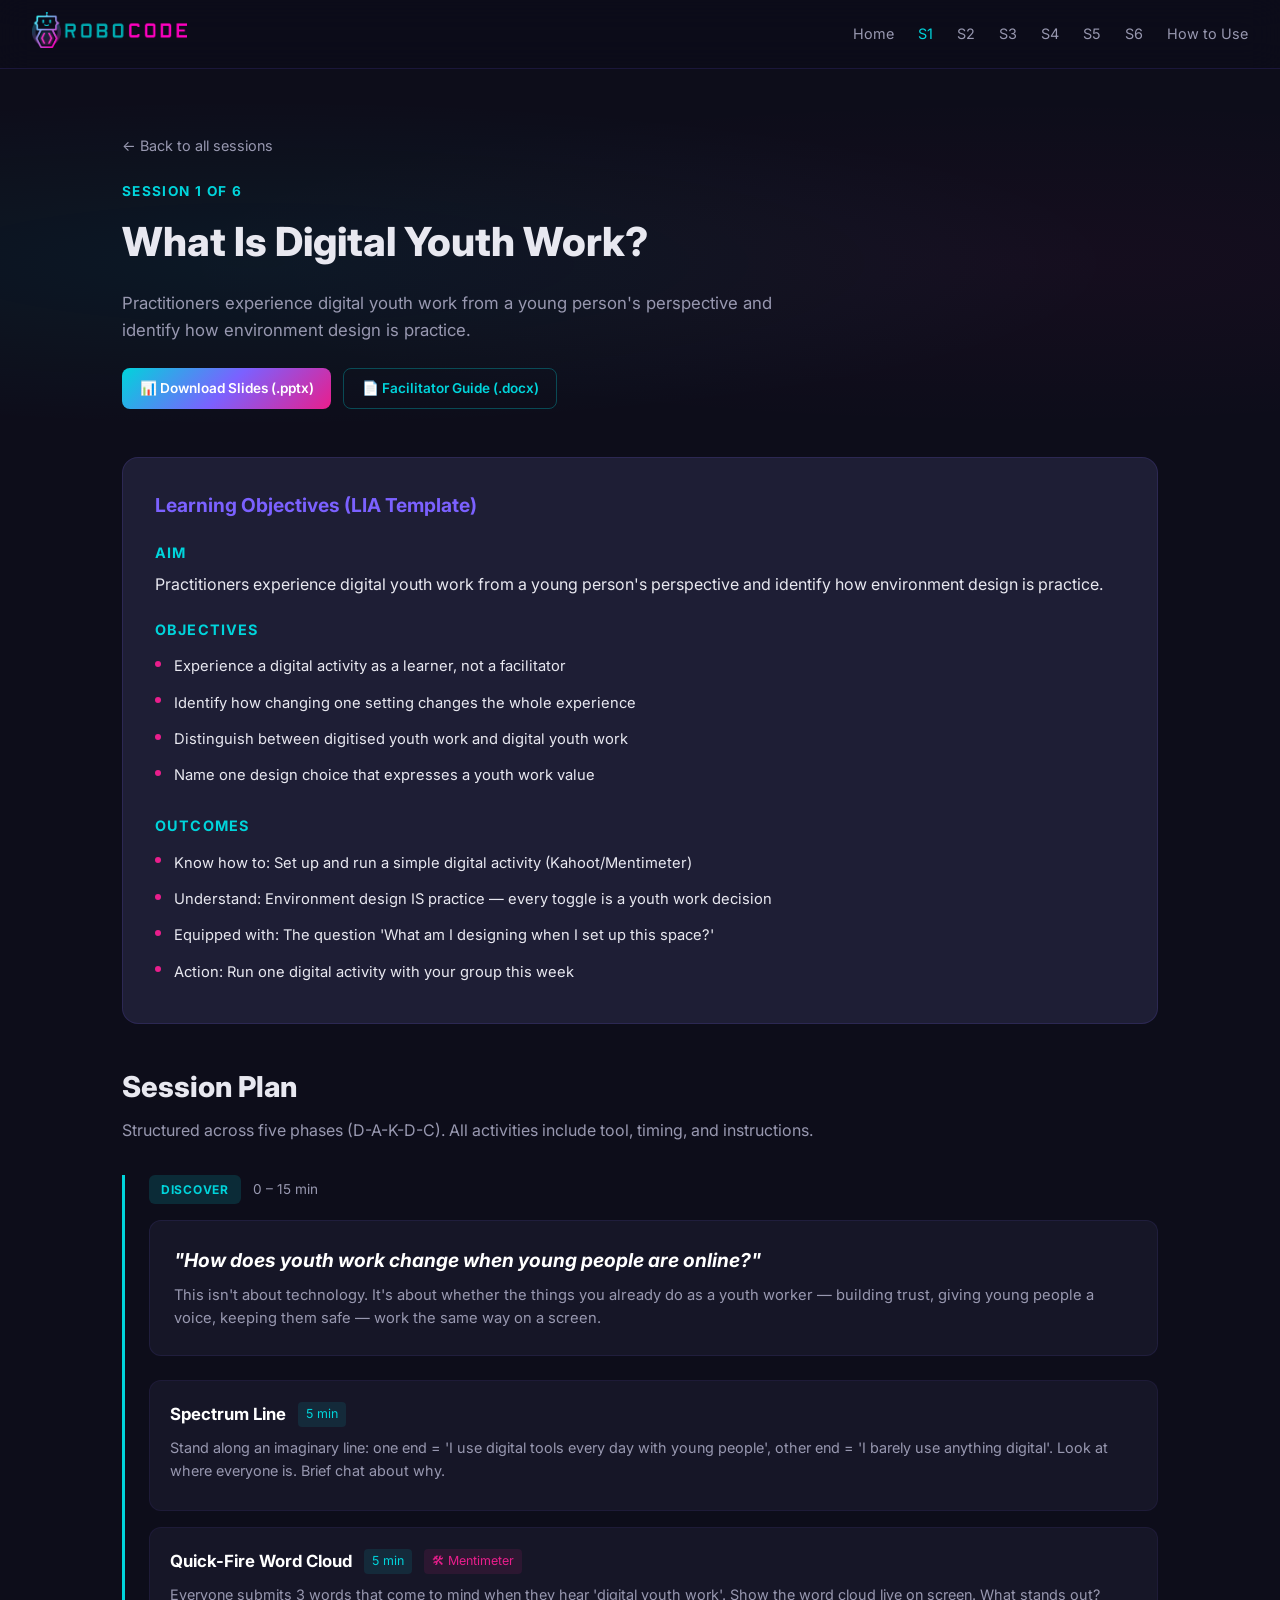
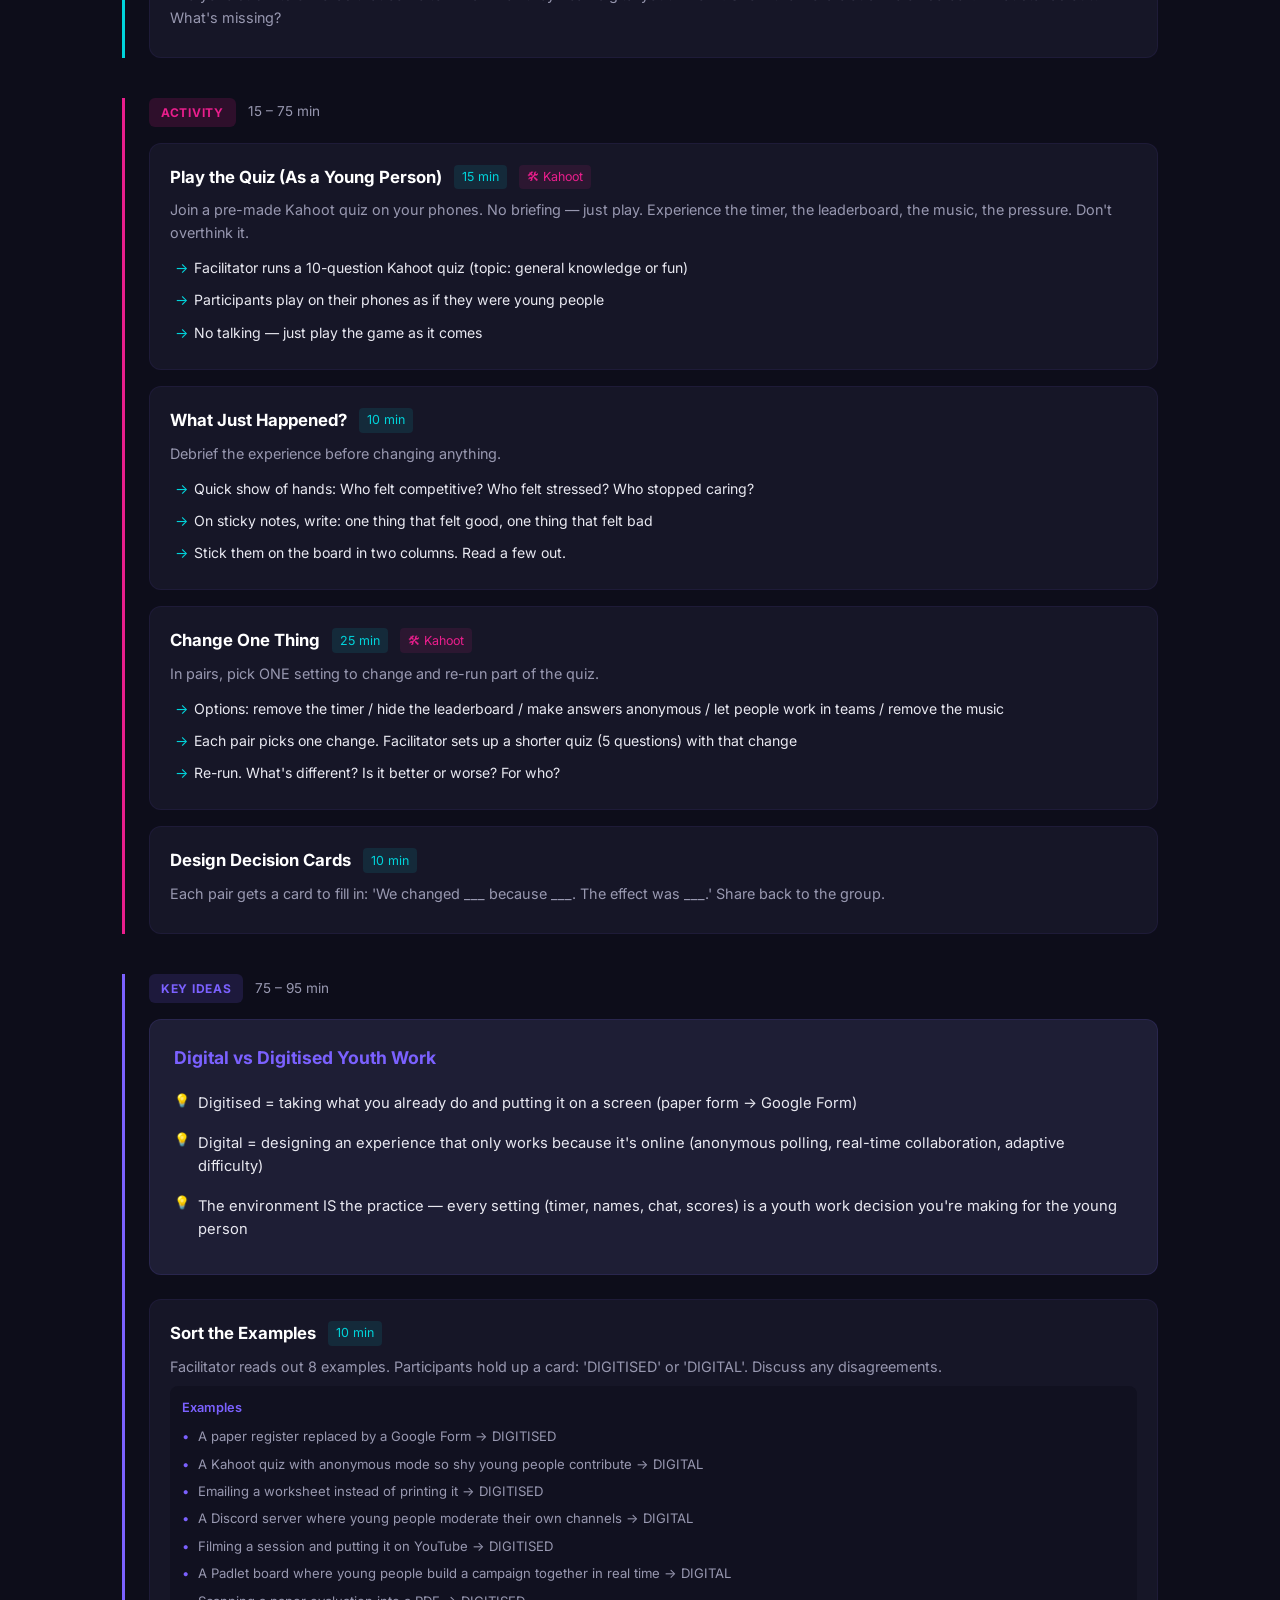
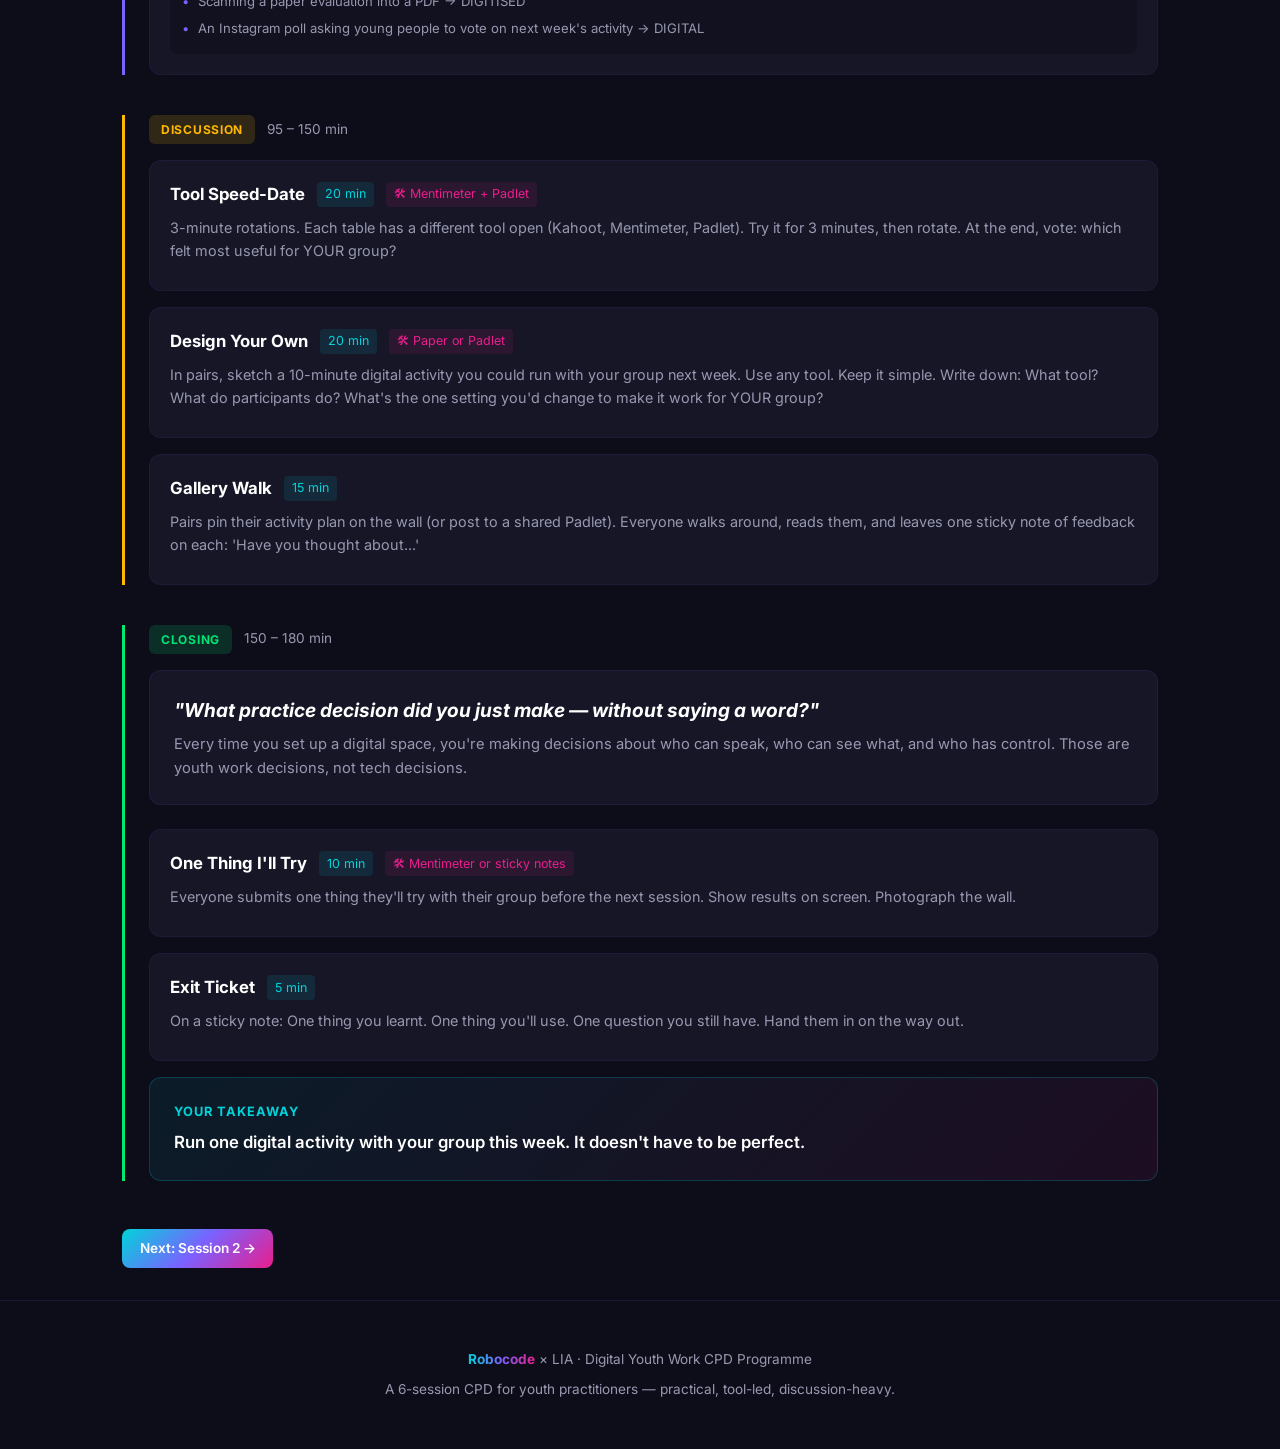
==== session1.html @ b51c150d "Initial commit: Robocode CPD site v2 6 session pages with full plans, LIA templates, 73 activities t" ====
<!DOCTYPE html>
<html lang="en">
<head>
<meta charset="UTF-8">
<meta name="viewport" content="width=device-width, initial-scale=1.0">
<title>Session 1: What Is Digital Youth Work? — Robocode CPD</title>
<link rel="preconnect" href="https://fonts.googleapis.com">
<link rel="preconnect" href="https://fonts.gstatic.com" crossorigin>
<link href="https://fonts.googleapis.com/css2?family=Inter:wght@400;600;700;800&display=swap" rel="stylesheet">
<link rel="stylesheet" href="style.css">
<link rel="icon" href="assets/img/mascot.png">
</head>
<body>
<nav>
  <a href="index.html"><img src="assets/img/logo.png" alt="Robocode" class="logo"></a>
  <div class="nav-links">
      <a href="index.html">Home</a>
      <a href="session1.html" class="active">S1</a>
      <a href="session2.html" class="hide-mobile">S2</a>
      <a href="session3.html" class="hide-mobile">S3</a>
      <a href="session4.html" class="hide-mobile">S4</a>
      <a href="session5.html" class="hide-mobile">S5</a>
      <a href="session6.html" class="hide-mobile">S6</a>
      <a href="how-to-use.html">How to Use</a>
  </div>
</nav>

<section class="session-hero">
  <div class="container">
    <a href="index.html" class="back-link">← Back to all sessions</a>
    <div class="session-num">Session 1 of 6</div>
    <h1>What Is Digital Youth Work?</h1>
    <p class="aim">Practitioners experience digital youth work from a young person&#x27;s perspective and identify how environment design is practice.</p>
    <div class="download-bar">
      <a href="assets/downloads/Session 1 - What Is Digital Youth Work%3F.pptx" class="btn btn-primary" download>📊 Download Slides (.pptx)</a>
      <a href="assets/downloads/Session 1 - What Is Digital Youth Work%3F (Facilitator Guide).docx" class="btn btn-outline" download>📄 Facilitator Guide (.docx)</a>
    </div>
  </div>
</section>

<div class="container">

  <div class="lia-box">
    <h2>Learning Objectives (LIA Template)</h2>
    <h3>Aim</h3>
    <p>Practitioners experience digital youth work from a young person&#x27;s perspective and identify how environment design is practice.</p>
    <h3>Objectives</h3>
    <ul><li>Experience a digital activity as a learner, not a facilitator</li><li>Identify how changing one setting changes the whole experience</li><li>Distinguish between digitised youth work and digital youth work</li><li>Name one design choice that expresses a youth work value</li></ul>
    <h3>Outcomes</h3>
    <ul><li>Know how to: Set up and run a simple digital activity (Kahoot/Mentimeter)</li><li>Understand: Environment design IS practice — every toggle is a youth work decision</li><li>Equipped with: The question &#x27;What am I designing when I set up this space?&#x27;</li><li>Action: Run one digital activity with your group this week</li></ul>
  </div>

  <h2 class="section-heading">Session Plan</h2>
  <p class="section-sub">Structured across five phases (D-A-K-D-C). All activities include tool, timing, and instructions.</p>

  <div class="phase-block discover">
<div class="phase-header"><span class="phase-badge discover">DISCOVER</span><span class="phase-time">0 – 15 min</span></div>
<div class="question-block">
<p class="question">"How does youth work change when young people are online?"</p>
<p class="explanation">This isn&#x27;t about technology. It&#x27;s about whether the things you already do as a youth worker — building trust, giving young people a voice, keeping them safe — work the same way on a screen.</p>
</div>
<div class="activity-card">
<div class="act-header"><span class="act-name">Spectrum Line</span><span class="act-time">5 min</span></div>
<p class="act-desc">Stand along an imaginary line: one end = &#x27;I use digital tools every day with young people&#x27;, other end = &#x27;I barely use anything digital&#x27;. Look at where everyone is. Brief chat about why.</p>
</div>
<div class="activity-card">
<div class="act-header"><span class="act-name">Quick-Fire Word Cloud</span><span class="act-time">5 min</span><span class="act-tool">🛠 Mentimeter</span></div>
<p class="act-desc">Everyone submits 3 words that come to mind when they hear &#x27;digital youth work&#x27;. Show the word cloud live on screen. What stands out? What&#x27;s missing?</p>
</div>
</div>

<div class="phase-block activity">
<div class="phase-header"><span class="phase-badge activity">ACTIVITY</span><span class="phase-time">15 – 75 min</span></div>
<div class="activity-card">
<div class="act-header"><span class="act-name">Play the Quiz (As a Young Person)</span><span class="act-time">15 min</span><span class="act-tool">🛠 Kahoot</span></div>
<p class="act-desc">Join a pre-made Kahoot quiz on your phones. No briefing — just play. Experience the timer, the leaderboard, the music, the pressure. Don&#x27;t overthink it.</p>
<ul class="act-steps"><li>Facilitator runs a 10-question Kahoot quiz (topic: general knowledge or fun)</li><li>Participants play on their phones as if they were young people</li><li>No talking — just play the game as it comes</li></ul>
</div>
<div class="activity-card">
<div class="act-header"><span class="act-name">What Just Happened?</span><span class="act-time">10 min</span></div>
<p class="act-desc">Debrief the experience before changing anything.</p>
<ul class="act-steps"><li>Quick show of hands: Who felt competitive? Who felt stressed? Who stopped caring?</li><li>On sticky notes, write: one thing that felt good, one thing that felt bad</li><li>Stick them on the board in two columns. Read a few out.</li></ul>
</div>
<div class="activity-card">
<div class="act-header"><span class="act-name">Change One Thing</span><span class="act-time">25 min</span><span class="act-tool">🛠 Kahoot</span></div>
<p class="act-desc">In pairs, pick ONE setting to change and re-run part of the quiz.</p>
<ul class="act-steps"><li>Options: remove the timer / hide the leaderboard / make answers anonymous / let people work in teams / remove the music</li><li>Each pair picks one change. Facilitator sets up a shorter quiz (5 questions) with that change</li><li>Re-run. What&#x27;s different? Is it better or worse? For who?</li></ul>
</div>
<div class="activity-card">
<div class="act-header"><span class="act-name">Design Decision Cards</span><span class="act-time">10 min</span></div>
<p class="act-desc">Each pair gets a card to fill in: &#x27;We changed ___ because ___. The effect was ___.&#x27; Share back to the group.</p>
</div>
</div>

<div class="phase-block key-ideas">
<div class="phase-header"><span class="phase-badge key-ideas">KEY IDEAS</span><span class="phase-time">75 – 95 min</span></div>
<div class="key-ideas-box">
<h3>Digital vs Digitised Youth Work</h3>
<ul><li>Digitised = taking what you already do and putting it on a screen (paper form → Google Form)</li><li>Digital = designing an experience that only works because it&#x27;s online (anonymous polling, real-time collaboration, adaptive difficulty)</li><li>The environment IS the practice — every setting (timer, names, chat, scores) is a youth work decision you&#x27;re making for the young person</li></ul>
</div>
<div class="activity-card">
<div class="act-header"><span class="act-name">Sort the Examples</span><span class="act-time">10 min</span></div>
<p class="act-desc">Facilitator reads out 8 examples. Participants hold up a card: &#x27;DIGITISED&#x27; or &#x27;DIGITAL&#x27;. Discuss any disagreements.</p>
<div class="act-examples"><p>Examples</p><ul><li>A paper register replaced by a Google Form → DIGITISED</li><li>A Kahoot quiz with anonymous mode so shy young people contribute → DIGITAL</li><li>Emailing a worksheet instead of printing it → DIGITISED</li><li>A Discord server where young people moderate their own channels → DIGITAL</li><li>Filming a session and putting it on YouTube → DIGITISED</li><li>A Padlet board where young people build a campaign together in real time → DIGITAL</li><li>Scanning a paper evaluation into a PDF → DIGITISED</li><li>An Instagram poll asking young people to vote on next week&#x27;s activity → DIGITAL</li></ul></div>
</div>
</div>

<div class="phase-block discussion">
<div class="phase-header"><span class="phase-badge discussion">DISCUSSION</span><span class="phase-time">95 – 150 min</span></div>
<div class="activity-card">
<div class="act-header"><span class="act-name">Tool Speed-Date</span><span class="act-time">20 min</span><span class="act-tool">🛠 Mentimeter + Padlet</span></div>
<p class="act-desc">3-minute rotations. Each table has a different tool open (Kahoot, Mentimeter, Padlet). Try it for 3 minutes, then rotate. At the end, vote: which felt most useful for YOUR group?</p>
</div>
<div class="activity-card">
<div class="act-header"><span class="act-name">Design Your Own</span><span class="act-time">20 min</span><span class="act-tool">🛠 Paper or Padlet</span></div>
<p class="act-desc">In pairs, sketch a 10-minute digital activity you could run with your group next week. Use any tool. Keep it simple. Write down: What tool? What do participants do? What&#x27;s the one setting you&#x27;d change to make it work for YOUR group?</p>
</div>
<div class="activity-card">
<div class="act-header"><span class="act-name">Gallery Walk</span><span class="act-time">15 min</span></div>
<p class="act-desc">Pairs pin their activity plan on the wall (or post to a shared Padlet). Everyone walks around, reads them, and leaves one sticky note of feedback on each: &#x27;Have you thought about...&#x27;</p>
</div>
</div>

<div class="phase-block closing">
<div class="phase-header"><span class="phase-badge closing">CLOSING</span><span class="phase-time">150 – 180 min</span></div>
<div class="question-block">
<p class="question">"What practice decision did you just make — without saying a word?"</p>
<p class="explanation">Every time you set up a digital space, you&#x27;re making decisions about who can speak, who can see what, and who has control. Those are youth work decisions, not tech decisions.</p>
</div>
<div class="activity-card">
<div class="act-header"><span class="act-name">One Thing I&#x27;ll Try</span><span class="act-time">10 min</span><span class="act-tool">🛠 Mentimeter or sticky notes</span></div>
<p class="act-desc">Everyone submits one thing they&#x27;ll try with their group before the next session. Show results on screen. Photograph the wall.</p>
</div>
<div class="activity-card">
<div class="act-header"><span class="act-name">Exit Ticket</span><span class="act-time">5 min</span></div>
<p class="act-desc">On a sticky note: One thing you learnt. One thing you&#x27;ll use. One question you still have. Hand them in on the way out.</p>
</div>
<div class="takeaway-box"><div class="label">Your Takeaway</div><div class="text">Run one digital activity with your group this week. It doesn&#x27;t have to be perfect.</div></div>
</div>

  <div style="display: flex; justify-content: space-between; gap: 1rem; margin: 3rem 0 2rem; flex-wrap: wrap;">
    
    <a href="session2.html" class="btn btn-primary">Next: Session 2 →</a>
  </div>
</div>

<footer>
  <p><span class="grad">Robocode</span> × LIA · Digital Youth Work CPD Programme</p>
  <p style="margin-top: 0.5rem;">A 6-session CPD for youth practitioners — practical, tool-led, discussion-heavy.</p>
</footer>
</body>
</html>
---- style.css ----
/* ============================
   Robocode CPD Site — v2
   Brand: Cyan #00D4DB → Purple #7B61FF → Magenta #E91E8C
   ============================ */

:root {
  --cyan: #00D4DB;
  --purple: #7B61FF;
  --magenta: #E91E8C;
  --dark: #0D0D1A;
  --dark-card: #161627;
  --dark-surface: #1E1E35;
  --light-text: #E8E8F0;
  --muted: #9898B0;
  --gradient: linear-gradient(135deg, var(--cyan), var(--purple), var(--magenta));
  --gradient-h: linear-gradient(90deg, var(--cyan), var(--purple), var(--magenta));
}

* { margin: 0; padding: 0; box-sizing: border-box; }

body {
  font-family: 'Inter', -apple-system, BlinkMacSystemFont, 'Segoe UI', sans-serif;
  background: var(--dark);
  color: var(--light-text);
  line-height: 1.6;
  min-height: 100vh;
}

a { color: var(--cyan); text-decoration: none; transition: color 0.2s; }
a:hover { color: var(--magenta); }

/* ── Nav ── */
nav {
  position: sticky; top: 0; z-index: 100;
  background: rgba(13, 13, 26, 0.92);
  backdrop-filter: blur(16px);
  border-bottom: 1px solid rgba(123, 97, 255, 0.15);
  padding: 0.75rem 2rem;
  display: flex; align-items: center; justify-content: space-between;
}
nav .logo { height: 36px; }
nav .nav-links { display: flex; gap: 1.5rem; align-items: center; }
nav .nav-links a {
  font-size: 0.9rem; color: var(--muted);
  transition: color 0.2s;
}
nav .nav-links a:hover, nav .nav-links a.active { color: var(--cyan); }

/* ── Hero ── */
.hero {
  text-align: center;
  padding: 5rem 2rem 4rem;
  position: relative;
  overflow: hidden;
}
.hero::before {
  content: '';
  position: absolute; top: -50%; left: -50%; width: 200%; height: 200%;
  background: radial-gradient(ellipse at 30% 20%, rgba(0, 212, 219, 0.08) 0%, transparent 50%),
              radial-gradient(ellipse at 70% 80%, rgba(233, 30, 140, 0.06) 0%, transparent 50%);
  z-index: 0;
}
.hero > * { position: relative; z-index: 1; }
.hero .mascot { height: 100px; margin-bottom: 1.5rem; filter: drop-shadow(0 0 30px rgba(0, 212, 219, 0.3)); }
.hero h1 { font-size: 3rem; font-weight: 800; margin-bottom: 0.5rem; }
.hero h1 .grad {
  background: var(--gradient-h);
  -webkit-background-clip: text; -webkit-text-fill-color: transparent;
  background-clip: text;
}
.hero .subtitle {
  font-size: 1.15rem; color: var(--muted); max-width: 600px; margin: 0 auto 2rem;
}
.hero .badge {
  display: inline-block;
  padding: 0.4rem 1rem; border-radius: 99px;
  background: rgba(123, 97, 255, 0.15);
  border: 1px solid rgba(123, 97, 255, 0.3);
  color: var(--purple); font-size: 0.85rem; font-weight: 600;
}

/* ── Container ── */
.container { max-width: 1100px; margin: 0 auto; padding: 0 2rem; }

/* ── Session Cards Grid ── */
.sessions-grid {
  display: grid; grid-template-columns: repeat(auto-fill, minmax(320px, 1fr));
  gap: 1.5rem; padding: 2rem 0 4rem;
}
.session-card {
  background: var(--dark-card);
  border: 1px solid rgba(123, 97, 255, 0.12);
  border-radius: 16px;
  padding: 1.75rem;
  transition: transform 0.2s, border-color 0.3s, box-shadow 0.3s;
  display: flex; flex-direction: column;
}
.session-card:hover {
  transform: translateY(-4px);
  border-color: rgba(0, 212, 219, 0.4);
  box-shadow: 0 12px 40px rgba(0, 212, 219, 0.08);
}
.session-card .card-num {
  font-size: 0.75rem; font-weight: 700; text-transform: uppercase;
  letter-spacing: 0.1em; color: var(--cyan); margin-bottom: 0.5rem;
}
.session-card h3 { font-size: 1.3rem; font-weight: 700; margin-bottom: 0.75rem; color: #fff; }
.session-card .card-desc { color: var(--muted); font-size: 0.9rem; flex: 1; margin-bottom: 1.25rem; }
.session-card .card-meta {
  display: flex; gap: 0.5rem; flex-wrap: wrap; margin-bottom: 1rem;
}
.session-card .card-meta .tag {
  padding: 0.2rem 0.6rem; border-radius: 6px; font-size: 0.75rem; font-weight: 600;
  background: rgba(233, 30, 140, 0.12); color: var(--magenta);
}
.session-card .card-actions { display: flex; gap: 0.75rem; margin-top: auto; }
.btn {
  display: inline-flex; align-items: center; gap: 0.4rem;
  padding: 0.55rem 1.1rem; border-radius: 8px; font-size: 0.85rem; font-weight: 600;
  transition: all 0.2s; cursor: pointer; border: none;
}
.btn-primary {
  background: var(--gradient); color: #fff;
}
.btn-primary:hover { opacity: 0.9; color: #fff; transform: translateY(-1px); }
.btn-outline {
  background: transparent; color: var(--cyan);
  border: 1px solid rgba(0, 212, 219, 0.3);
}
.btn-outline:hover { background: rgba(0, 212, 219, 0.1); color: var(--cyan); }
.btn-sm { padding: 0.4rem 0.8rem; font-size: 0.8rem; }

/* ── Section Headings ── */
.section-heading {
  font-size: 1.8rem; font-weight: 800; margin-bottom: 0.5rem;
}
.section-sub { color: var(--muted); font-size: 1rem; margin-bottom: 2rem; }

/* ── Session Page ── */
.session-hero {
  padding: 4rem 2rem 3rem;
  position: relative; overflow: hidden;
}
.session-hero::before {
  content: '';
  position: absolute; top: 0; left: 0; width: 100%; height: 100%;
  background: radial-gradient(ellipse at 20% 50%, rgba(0, 212, 219, 0.06) 0%, transparent 60%),
              radial-gradient(ellipse at 80% 50%, rgba(233, 30, 140, 0.04) 0%, transparent 60%);
  z-index: 0;
}
.session-hero > * { position: relative; z-index: 1; }
.session-hero .back-link {
  display: inline-flex; align-items: center; gap: 0.3rem;
  color: var(--muted); font-size: 0.9rem; margin-bottom: 1.5rem;
}
.session-hero .back-link:hover { color: var(--cyan); }
.session-hero .session-num {
  font-size: 0.85rem; font-weight: 700; text-transform: uppercase;
  letter-spacing: 0.1em; color: var(--cyan); margin-bottom: 0.5rem;
}
.session-hero h1 { font-size: 2.5rem; font-weight: 800; margin-bottom: 1rem; }
.session-hero .aim {
  font-size: 1.05rem; color: var(--muted); max-width: 700px; margin-bottom: 1.5rem;
}
.download-bar {
  display: flex; gap: 0.75rem; flex-wrap: wrap; margin-top: 1rem;
}

/* ── LIA Box ── */
.lia-box {
  background: var(--dark-surface);
  border: 1px solid rgba(123, 97, 255, 0.15);
  border-radius: 16px; padding: 2rem; margin-bottom: 2.5rem;
}
.lia-box h2 {
  font-size: 1.2rem; font-weight: 700; margin-bottom: 1.25rem;
  color: var(--purple);
}
.lia-box h3 {
  font-size: 0.9rem; font-weight: 700; text-transform: uppercase;
  letter-spacing: 0.08em; color: var(--cyan); margin-top: 1.25rem; margin-bottom: 0.5rem;
}
.lia-box ul { list-style: none; padding: 0; }
.lia-box li {
  padding: 0.4rem 0; padding-left: 1.2rem; position: relative;
  color: var(--light-text); font-size: 0.92rem;
}
.lia-box li::before {
  content: ''; position: absolute; left: 0; top: 0.75rem;
  width: 6px; height: 6px; border-radius: 50%;
  background: var(--magenta);
}

/* ── Phase Block ── */
.phase-block {
  margin-bottom: 2.5rem;
  border-left: 3px solid transparent;
  padding-left: 1.5rem;
}
.phase-block.discover { border-color: var(--cyan); }
.phase-block.activity { border-color: var(--magenta); }
.phase-block.key-ideas { border-color: var(--purple); }
.phase-block.discussion { border-color: #FFB800; }
.phase-block.closing { border-color: #00E676; }

.phase-header {
  display: flex; align-items: center; gap: 0.75rem; margin-bottom: 1rem;
}
.phase-badge {
  padding: 0.3rem 0.75rem; border-radius: 6px;
  font-size: 0.75rem; font-weight: 700; text-transform: uppercase;
  letter-spacing: 0.06em;
}
.phase-badge.discover { background: rgba(0, 212, 219, 0.15); color: var(--cyan); }
.phase-badge.activity { background: rgba(233, 30, 140, 0.15); color: var(--magenta); }
.phase-badge.key-ideas { background: rgba(123, 97, 255, 0.15); color: var(--purple); }
.phase-badge.discussion { background: rgba(255, 184, 0, 0.15); color: #FFB800; }
.phase-badge.closing { background: rgba(0, 230, 118, 0.15); color: #00E676; }
.phase-time { font-size: 0.85rem; color: var(--muted); }

/* ── Question Block ── */
.question-block {
  background: var(--dark-card);
  border-radius: 12px; padding: 1.5rem; margin-bottom: 1.5rem;
  border: 1px solid rgba(123, 97, 255, 0.1);
}
.question-block .question {
  font-size: 1.2rem; font-weight: 700; color: #fff; margin-bottom: 0.5rem;
  font-style: italic;
}
.question-block .explanation { color: var(--muted); font-size: 0.92rem; }

/* ── Key Ideas ── */
.key-ideas-box {
  background: var(--dark-surface);
  border-radius: 12px; padding: 1.5rem; margin-bottom: 1.5rem;
  border: 1px solid rgba(123, 97, 255, 0.12);
}
.key-ideas-box h3 { font-size: 1.1rem; font-weight: 700; color: var(--purple); margin-bottom: 0.75rem; }
.key-ideas-box ul { list-style: none; padding: 0; }
.key-ideas-box li {
  padding: 0.5rem 0; padding-left: 1.5rem; position: relative;
  font-size: 0.92rem;
}
.key-ideas-box li::before {
  content: '💡'; position: absolute; left: 0; top: 0.4rem; font-size: 0.8rem;
}

/* ── Activity Card ── */
.activity-card {
  background: var(--dark-card);
  border: 1px solid rgba(123, 97, 255, 0.08);
  border-radius: 12px; padding: 1.25rem; margin-bottom: 1rem;
  transition: border-color 0.2s;
}
.activity-card:hover { border-color: rgba(0, 212, 219, 0.25); }
.activity-card .act-header {
  display: flex; align-items: center; gap: 0.75rem; margin-bottom: 0.5rem; flex-wrap: wrap;
}
.activity-card .act-name { font-size: 1.05rem; font-weight: 700; color: #fff; }
.activity-card .act-time {
  font-size: 0.78rem; padding: 0.15rem 0.5rem; border-radius: 4px;
  background: rgba(0, 212, 219, 0.1); color: var(--cyan);
}
.activity-card .act-tool {
  font-size: 0.78rem; padding: 0.15rem 0.5rem; border-radius: 4px;
  background: rgba(233, 30, 140, 0.1); color: var(--magenta);
}
.activity-card .act-desc { color: var(--muted); font-size: 0.9rem; margin-bottom: 0.5rem; }
.activity-card .act-steps { list-style: none; padding: 0; }
.activity-card .act-steps li {
  padding: 0.3rem 0 0.3rem 1.5rem; position: relative;
  font-size: 0.88rem; color: var(--light-text);
}
.activity-card .act-steps li::before {
  content: '→'; position: absolute; left: 0.3rem; color: var(--cyan);
}
.activity-card .act-examples {
  margin-top: 0.5rem; padding: 0.75rem;
  background: rgba(13, 13, 26, 0.5); border-radius: 8px;
}
.activity-card .act-examples p { font-size: 0.8rem; font-weight: 600; color: var(--purple); margin-bottom: 0.3rem; }
.activity-card .act-examples li {
  padding: 0.2rem 0 0.2rem 1rem; position: relative;
  font-size: 0.82rem; color: var(--muted); list-style: none;
}
.activity-card .act-examples li::before {
  content: '•'; position: absolute; left: 0; color: var(--purple);
}

/* ── Takeaway ── */
.takeaway-box {
  background: linear-gradient(135deg, rgba(0, 212, 219, 0.08), rgba(233, 30, 140, 0.08));
  border: 1px solid rgba(0, 212, 219, 0.2);
  border-radius: 12px; padding: 1.5rem; margin-top: 1rem;
}
.takeaway-box .label {
  font-size: 0.8rem; font-weight: 700; text-transform: uppercase;
  letter-spacing: 0.08em; color: var(--cyan); margin-bottom: 0.4rem;
}
.takeaway-box .text { font-size: 1.05rem; font-weight: 600; color: #fff; }

/* ── Footer ── */
footer {
  text-align: center; padding: 3rem 2rem;
  border-top: 1px solid rgba(123, 97, 255, 0.1);
  color: var(--muted); font-size: 0.85rem;
}
footer .grad {
  background: var(--gradient-h);
  -webkit-background-clip: text; -webkit-text-fill-color: transparent;
  background-clip: text; font-weight: 700;
}

/* ── Responsive ── */
@media (max-width: 768px) {
  nav { padding: 0.5rem 1rem; }
  nav .nav-links { gap: 0.75rem; }
  nav .nav-links a { font-size: 0.8rem; }
  .hero { padding: 3rem 1rem 2.5rem; }
  .hero h1 { font-size: 2rem; }
  .sessions-grid { grid-template-columns: 1fr; }
  .session-hero h1 { font-size: 1.8rem; }
  .container { padding: 0 1rem; }
  .download-bar { flex-direction: column; }
}
@media (max-width: 480px) {
  nav .nav-links a.hide-mobile { display: none; }
}
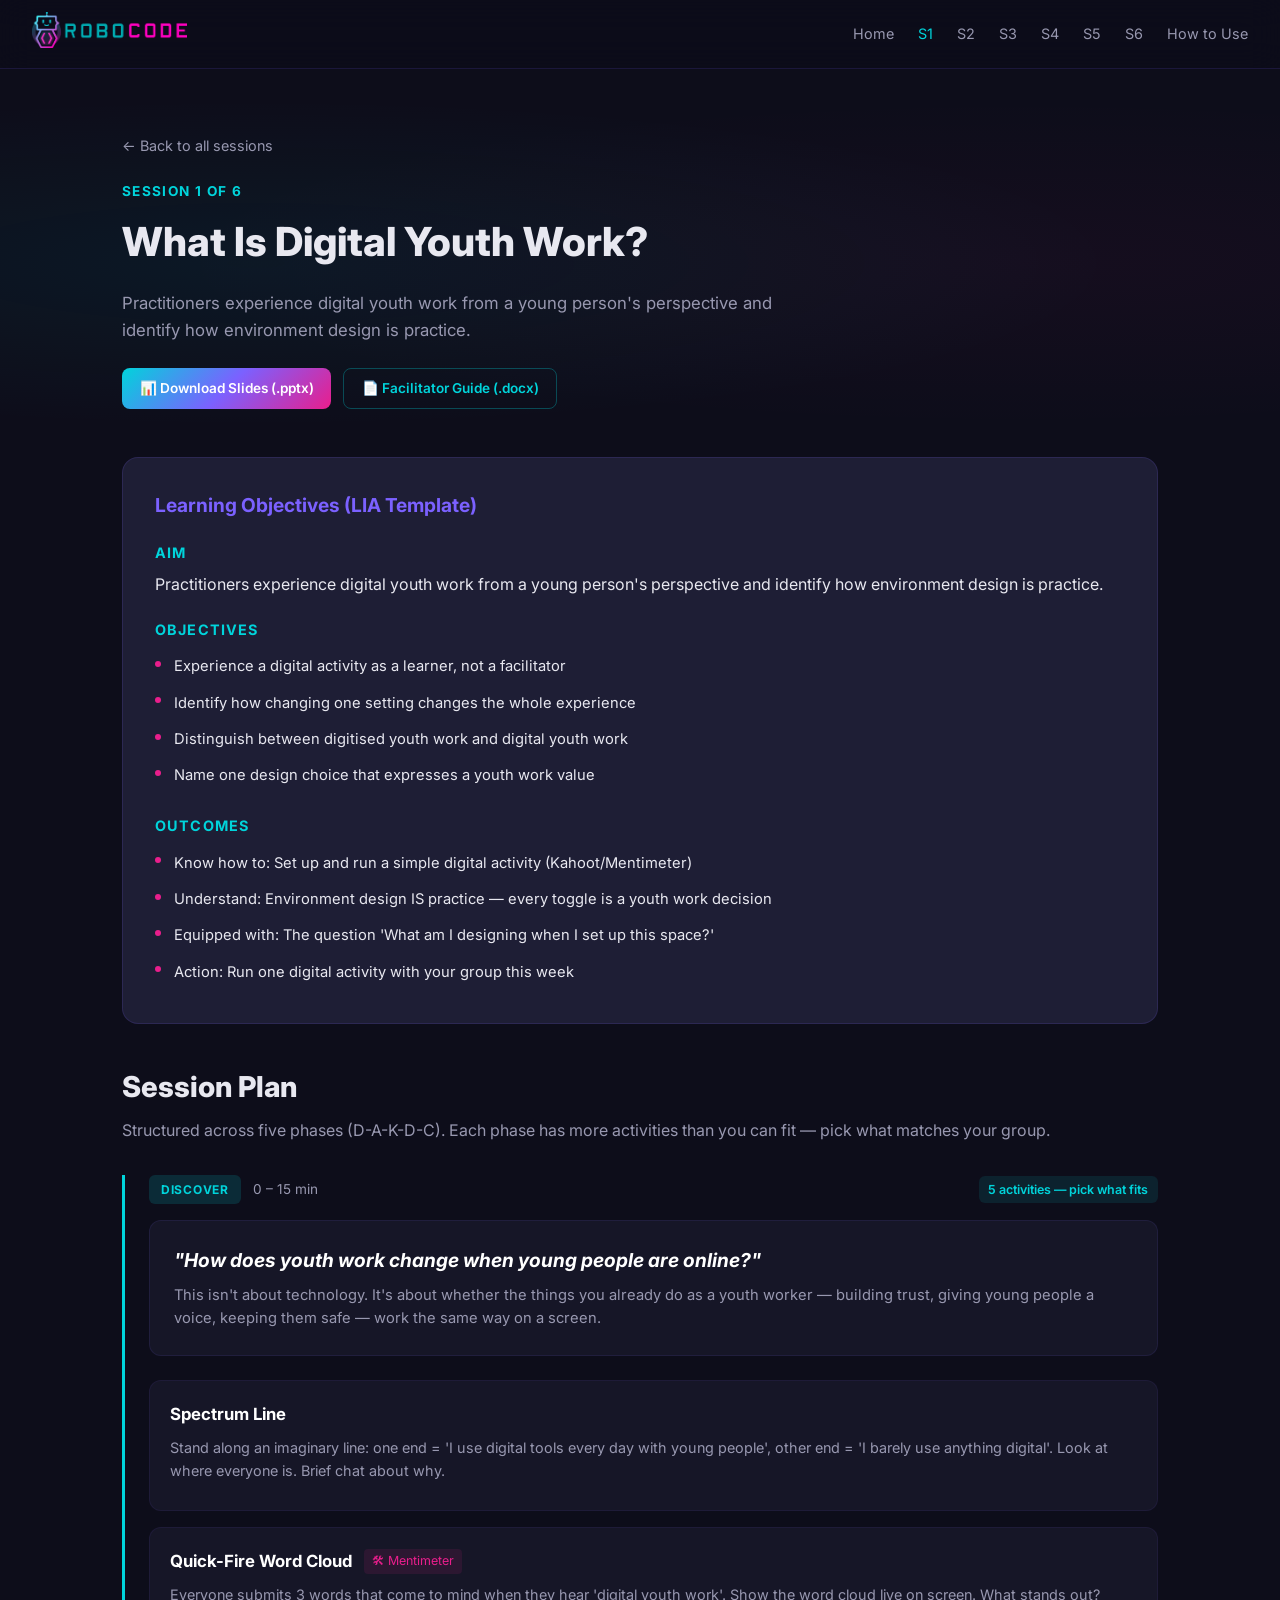
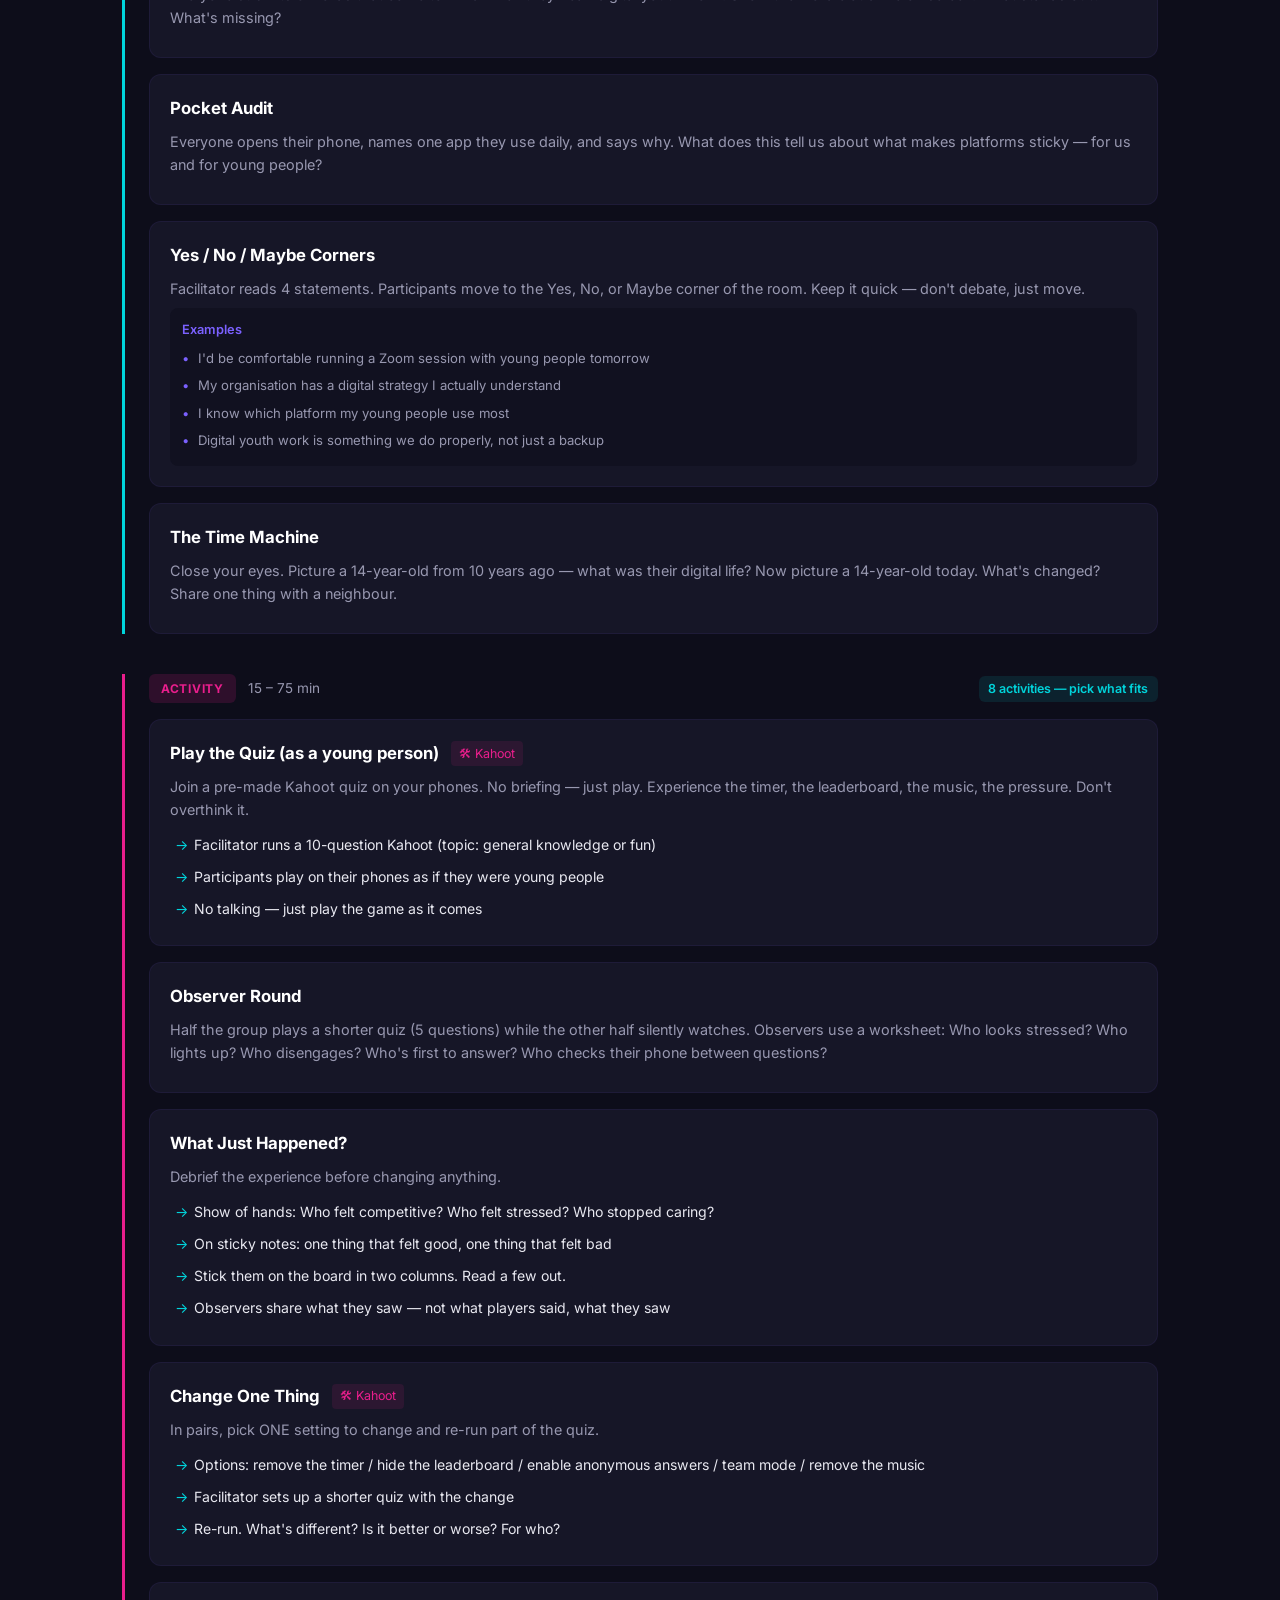
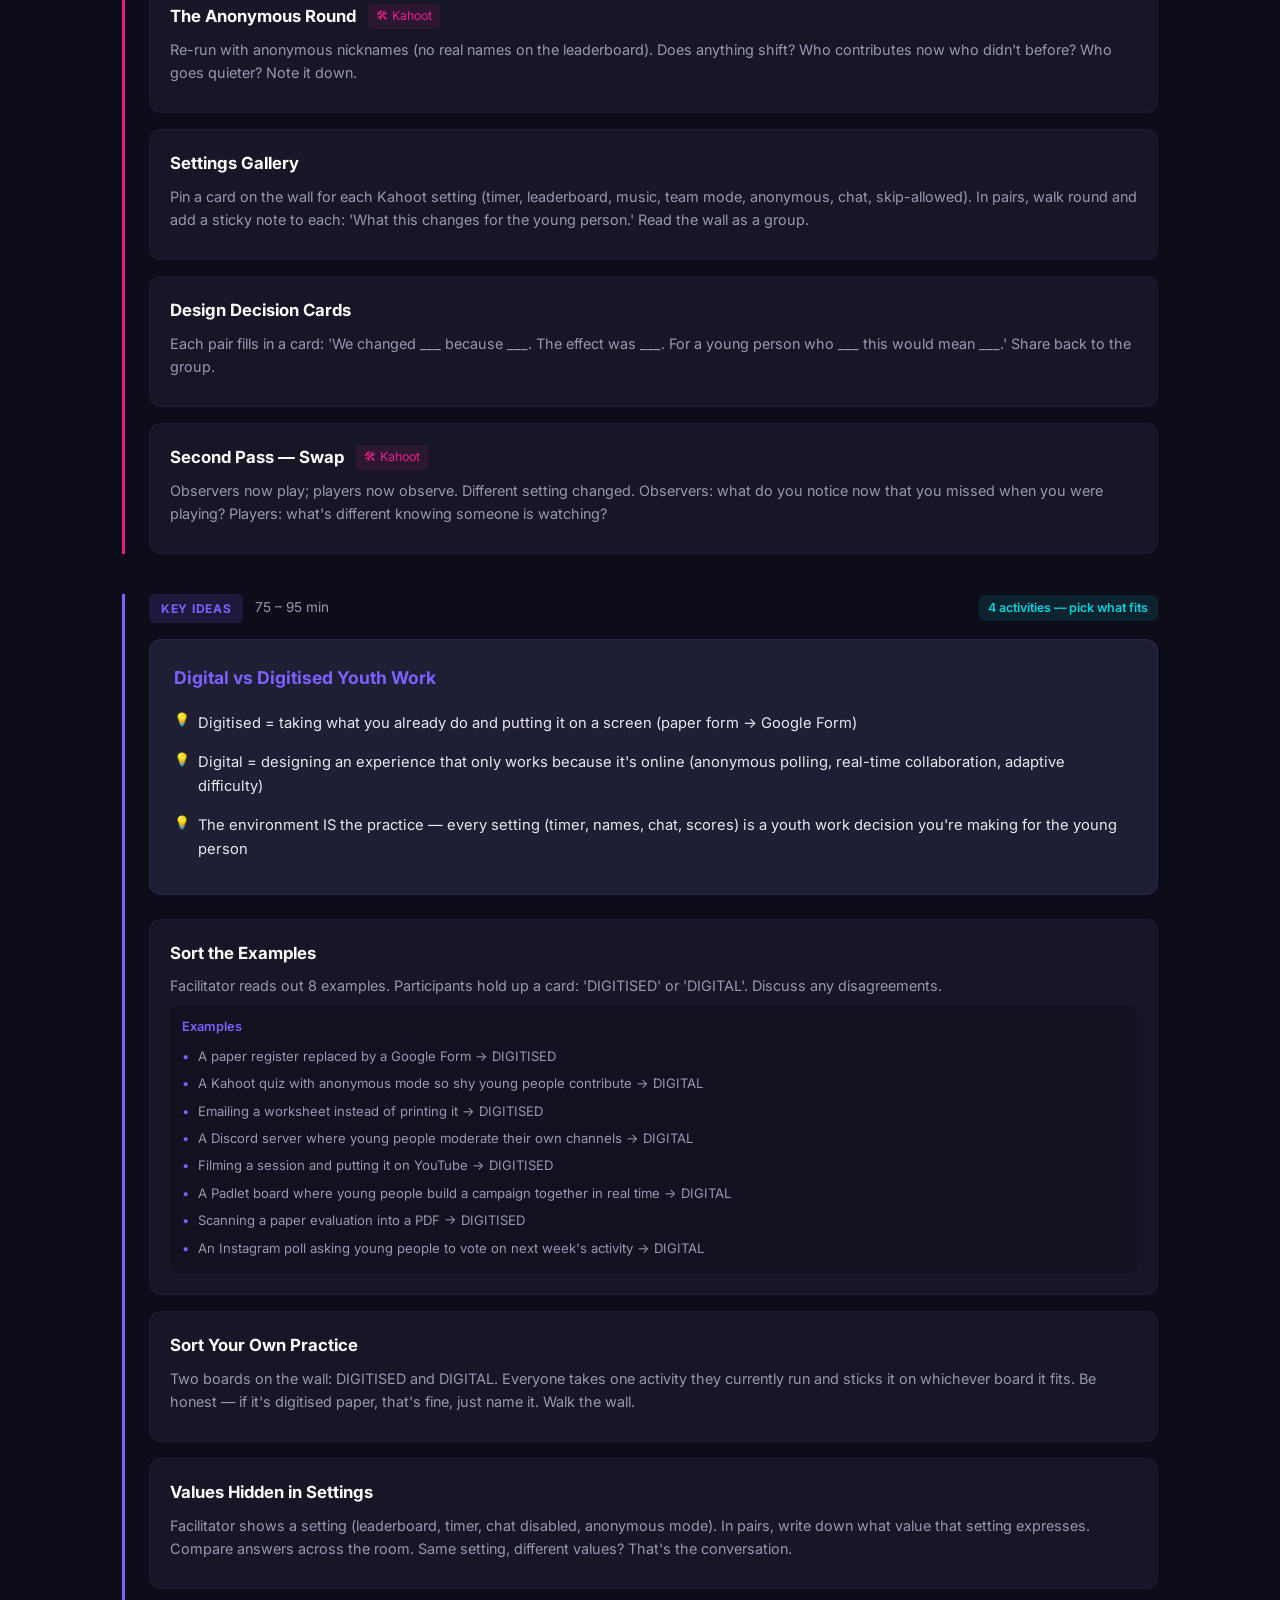
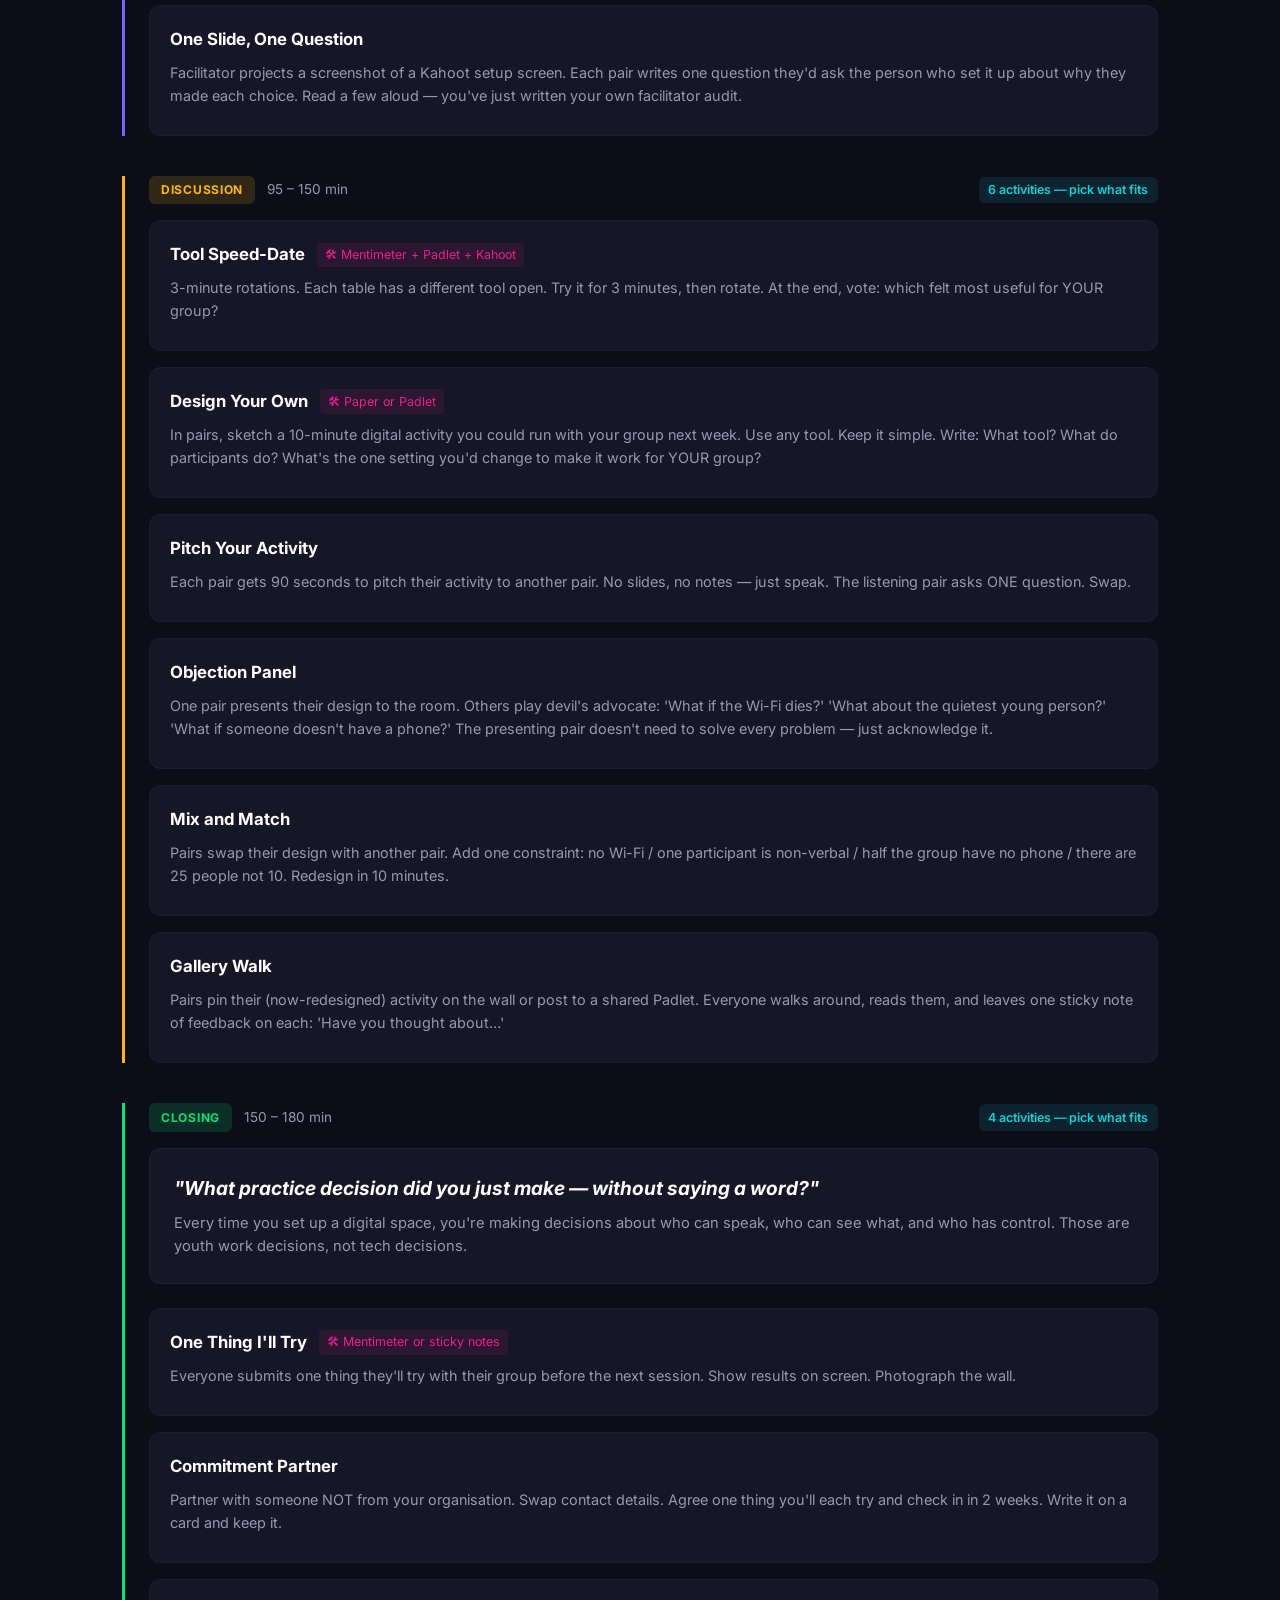
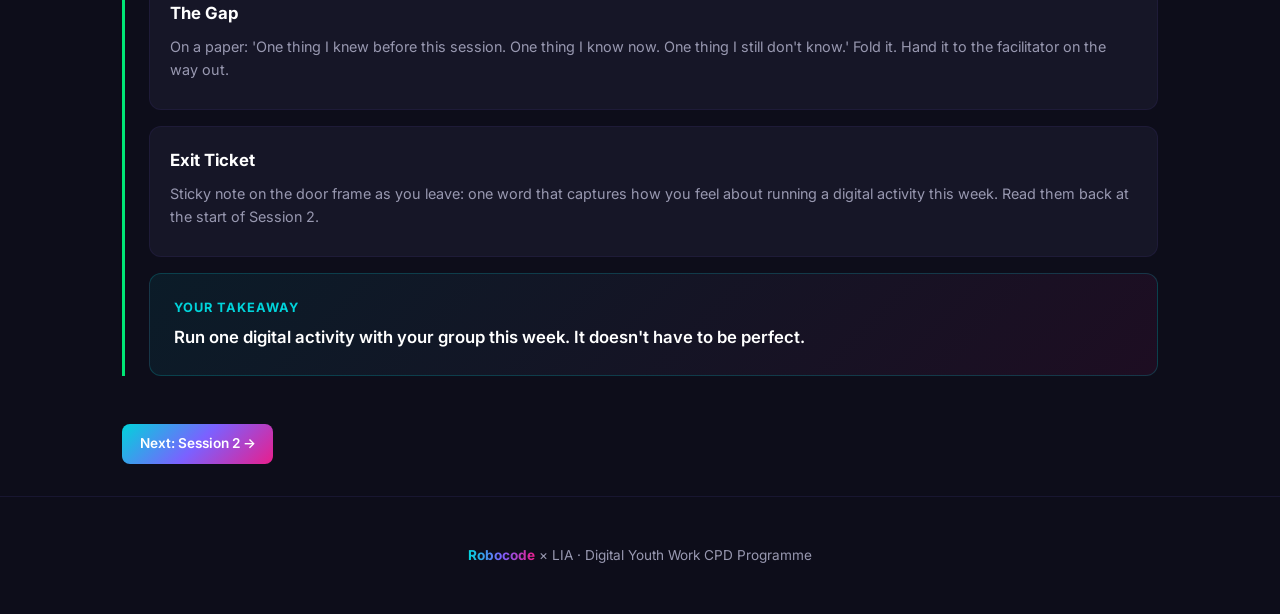
==== commit 85dcade9: "Session 1 rework: 27 activities, no per-activity timings, branded PPTX - DISCOVER: 5 activities (was" ====
--- a/session1.html
+++ b/session1.html
@@ -32,8 +32,8 @@
     <h1>What Is Digital Youth Work?</h1>
     <p class="aim">Practitioners experience digital youth work from a young person&#x27;s perspective and identify how environment design is practice.</p>
     <div class="download-bar">
-      <a href="assets/downloads/Session 1 - What Is Digital Youth Work%3F.pptx" class="btn btn-primary" download>📊 Download Slides (.pptx)</a>
-      <a href="assets/downloads/Session 1 - What Is Digital Youth Work%3F (Facilitator Guide).docx" class="btn btn-outline" download>📄 Facilitator Guide (.docx)</a>
+      <a href="assets/downloads/Session 1 - What Is Digital Youth Work?.pptx" class="btn btn-primary" download>📊 Download Slides (.pptx)</a>
+      <a href="assets/downloads/Session 1 - What Is Digital Youth Work? (Facilitator Guide).docx" class="btn btn-outline" download>📄 Facilitator Guide (.docx)</a>
     </div>
   </div>
 </section>
@@ -42,98 +42,176 @@
 
   <div class="lia-box">
     <h2>Learning Objectives (LIA Template)</h2>
-    <h3>Aim</h3>
-    <p>Practitioners experience digital youth work from a young person&#x27;s perspective and identify how environment design is practice.</p>
-    <h3>Objectives</h3>
-    <ul><li>Experience a digital activity as a learner, not a facilitator</li><li>Identify how changing one setting changes the whole experience</li><li>Distinguish between digitised youth work and digital youth work</li><li>Name one design choice that expresses a youth work value</li></ul>
-    <h3>Outcomes</h3>
-    <ul><li>Know how to: Set up and run a simple digital activity (Kahoot/Mentimeter)</li><li>Understand: Environment design IS practice — every toggle is a youth work decision</li><li>Equipped with: The question &#x27;What am I designing when I set up this space?&#x27;</li><li>Action: Run one digital activity with your group this week</li></ul>
+    <h3>Aim</h3><p>Practitioners experience digital youth work from a young person&#x27;s perspective and identify how environment design is practice.</p>
+    <h3>Objectives</h3><ul><li>Experience a digital activity as a learner, not a facilitator</li><li>Identify how changing one setting changes the whole experience</li><li>Distinguish between digitised youth work and digital youth work</li><li>Name one design choice that expresses a youth work value</li></ul>
+    <h3>Outcomes</h3><ul><li>Know how to: Set up and run a simple digital activity (Kahoot/Mentimeter)</li><li>Understand: Environment design IS practice — every toggle is a youth work decision</li><li>Equipped with: The question &#x27;What am I designing when I set up this space?&#x27;</li><li>Action: Run one digital activity with your group this week</li></ul>
   </div>
 
   <h2 class="section-heading">Session Plan</h2>
-  <p class="section-sub">Structured across five phases (D-A-K-D-C). All activities include tool, timing, and instructions.</p>
+  <p class="section-sub">Structured across five phases (D-A-K-D-C). Each phase has more activities than you can fit — pick what matches your group.</p>
 
   <div class="phase-block discover">
-<div class="phase-header"><span class="phase-badge discover">DISCOVER</span><span class="phase-time">0 – 15 min</span></div>
+<div class="phase-header">
+<span class="phase-badge discover">DISCOVER</span>
+<span class="phase-time">0 – 15 min</span>
+<span class="phase-count">5 activities — pick what fits</span>
+</div>
 <div class="question-block">
 <p class="question">"How does youth work change when young people are online?"</p>
 <p class="explanation">This isn&#x27;t about technology. It&#x27;s about whether the things you already do as a youth worker — building trust, giving young people a voice, keeping them safe — work the same way on a screen.</p>
 </div>
 <div class="activity-card">
-<div class="act-header"><span class="act-name">Spectrum Line</span><span class="act-time">5 min</span></div>
+<div class="act-header"><span class="act-name">Spectrum Line</span></div>
 <p class="act-desc">Stand along an imaginary line: one end = &#x27;I use digital tools every day with young people&#x27;, other end = &#x27;I barely use anything digital&#x27;. Look at where everyone is. Brief chat about why.</p>
 </div>
 <div class="activity-card">
-<div class="act-header"><span class="act-name">Quick-Fire Word Cloud</span><span class="act-time">5 min</span><span class="act-tool">🛠 Mentimeter</span></div>
+<div class="act-header"><span class="act-name">Quick-Fire Word Cloud</span><span class="act-tool">🛠 Mentimeter</span></div>
 <p class="act-desc">Everyone submits 3 words that come to mind when they hear &#x27;digital youth work&#x27;. Show the word cloud live on screen. What stands out? What&#x27;s missing?</p>
 </div>
+<div class="activity-card">
+<div class="act-header"><span class="act-name">Pocket Audit</span></div>
+<p class="act-desc">Everyone opens their phone, names one app they use daily, and says why. What does this tell us about what makes platforms sticky — for us and for young people?</p>
+</div>
+<div class="activity-card">
+<div class="act-header"><span class="act-name">Yes / No / Maybe Corners</span></div>
+<p class="act-desc">Facilitator reads 4 statements. Participants move to the Yes, No, or Maybe corner of the room. Keep it quick — don&#x27;t debate, just move.</p>
+<div class="act-examples"><p>Examples</p><ul><li>I&#x27;d be comfortable running a Zoom session with young people tomorrow</li><li>My organisation has a digital strategy I actually understand</li><li>I know which platform my young people use most</li><li>Digital youth work is something we do properly, not just a backup</li></ul></div>
+</div>
+<div class="activity-card">
+<div class="act-header"><span class="act-name">The Time Machine</span></div>
+<p class="act-desc">Close your eyes. Picture a 14-year-old from 10 years ago — what was their digital life? Now picture a 14-year-old today. What&#x27;s changed? Share one thing with a neighbour.</p>
+</div>
 </div>
 
 <div class="phase-block activity">
-<div class="phase-header"><span class="phase-badge activity">ACTIVITY</span><span class="phase-time">15 – 75 min</span></div>
-<div class="activity-card">
-<div class="act-header"><span class="act-name">Play the Quiz (As a Young Person)</span><span class="act-time">15 min</span><span class="act-tool">🛠 Kahoot</span></div>
+<div class="phase-header">
+<span class="phase-badge activity">ACTIVITY</span>
+<span class="phase-time">15 – 75 min</span>
+<span class="phase-count">8 activities — pick what fits</span>
+</div>
+<div class="activity-card">
+<div class="act-header"><span class="act-name">Play the Quiz (as a young person)</span><span class="act-tool">🛠 Kahoot</span></div>
 <p class="act-desc">Join a pre-made Kahoot quiz on your phones. No briefing — just play. Experience the timer, the leaderboard, the music, the pressure. Don&#x27;t overthink it.</p>
-<ul class="act-steps"><li>Facilitator runs a 10-question Kahoot quiz (topic: general knowledge or fun)</li><li>Participants play on their phones as if they were young people</li><li>No talking — just play the game as it comes</li></ul>
-</div>
-<div class="activity-card">
-<div class="act-header"><span class="act-name">What Just Happened?</span><span class="act-time">10 min</span></div>
+<ul class="act-steps"><li>Facilitator runs a 10-question Kahoot (topic: general knowledge or fun)</li><li>Participants play on their phones as if they were young people</li><li>No talking — just play the game as it comes</li></ul>
+</div>
+<div class="activity-card">
+<div class="act-header"><span class="act-name">Observer Round</span></div>
+<p class="act-desc">Half the group plays a shorter quiz (5 questions) while the other half silently watches. Observers use a worksheet: Who looks stressed? Who lights up? Who disengages? Who&#x27;s first to answer? Who checks their phone between questions?</p>
+</div>
+<div class="activity-card">
+<div class="act-header"><span class="act-name">What Just Happened?</span></div>
 <p class="act-desc">Debrief the experience before changing anything.</p>
-<ul class="act-steps"><li>Quick show of hands: Who felt competitive? Who felt stressed? Who stopped caring?</li><li>On sticky notes, write: one thing that felt good, one thing that felt bad</li><li>Stick them on the board in two columns. Read a few out.</li></ul>
-</div>
-<div class="activity-card">
-<div class="act-header"><span class="act-name">Change One Thing</span><span class="act-time">25 min</span><span class="act-tool">🛠 Kahoot</span></div>
+<ul class="act-steps"><li>Show of hands: Who felt competitive? Who felt stressed? Who stopped caring?</li><li>On sticky notes: one thing that felt good, one thing that felt bad</li><li>Stick them on the board in two columns. Read a few out.</li><li>Observers share what they saw — not what players said, what they saw</li></ul>
+</div>
+<div class="activity-card">
+<div class="act-header"><span class="act-name">Change One Thing</span><span class="act-tool">🛠 Kahoot</span></div>
 <p class="act-desc">In pairs, pick ONE setting to change and re-run part of the quiz.</p>
-<ul class="act-steps"><li>Options: remove the timer / hide the leaderboard / make answers anonymous / let people work in teams / remove the music</li><li>Each pair picks one change. Facilitator sets up a shorter quiz (5 questions) with that change</li><li>Re-run. What&#x27;s different? Is it better or worse? For who?</li></ul>
-</div>
-<div class="activity-card">
-<div class="act-header"><span class="act-name">Design Decision Cards</span><span class="act-time">10 min</span></div>
-<p class="act-desc">Each pair gets a card to fill in: &#x27;We changed ___ because ___. The effect was ___.&#x27; Share back to the group.</p>
+<ul class="act-steps"><li>Options: remove the timer / hide the leaderboard / enable anonymous answers / team mode / remove the music</li><li>Facilitator sets up a shorter quiz with the change</li><li>Re-run. What&#x27;s different? Is it better or worse? For who?</li></ul>
+</div>
+<div class="activity-card">
+<div class="act-header"><span class="act-name">The Anonymous Round</span><span class="act-tool">🛠 Kahoot</span></div>
+<p class="act-desc">Re-run with anonymous nicknames (no real names on the leaderboard). Does anything shift? Who contributes now who didn&#x27;t before? Who goes quieter? Note it down.</p>
+</div>
+<div class="activity-card">
+<div class="act-header"><span class="act-name">Settings Gallery</span></div>
+<p class="act-desc">Pin a card on the wall for each Kahoot setting (timer, leaderboard, music, team mode, anonymous, chat, skip-allowed). In pairs, walk round and add a sticky note to each: &#x27;What this changes for the young person.&#x27; Read the wall as a group.</p>
+</div>
+<div class="activity-card">
+<div class="act-header"><span class="act-name">Design Decision Cards</span></div>
+<p class="act-desc">Each pair fills in a card: &#x27;We changed ___ because ___. The effect was ___. For a young person who ___ this would mean ___.&#x27; Share back to the group.</p>
+</div>
+<div class="activity-card">
+<div class="act-header"><span class="act-name">Second Pass — Swap</span><span class="act-tool">🛠 Kahoot</span></div>
+<p class="act-desc">Observers now play; players now observe. Different setting changed. Observers: what do you notice now that you missed when you were playing? Players: what&#x27;s different knowing someone is watching?</p>
 </div>
 </div>
 
 <div class="phase-block key-ideas">
-<div class="phase-header"><span class="phase-badge key-ideas">KEY IDEAS</span><span class="phase-time">75 – 95 min</span></div>
+<div class="phase-header">
+<span class="phase-badge key-ideas">KEY IDEAS</span>
+<span class="phase-time">75 – 95 min</span>
+<span class="phase-count">4 activities — pick what fits</span>
+</div>
 <div class="key-ideas-box">
 <h3>Digital vs Digitised Youth Work</h3>
 <ul><li>Digitised = taking what you already do and putting it on a screen (paper form → Google Form)</li><li>Digital = designing an experience that only works because it&#x27;s online (anonymous polling, real-time collaboration, adaptive difficulty)</li><li>The environment IS the practice — every setting (timer, names, chat, scores) is a youth work decision you&#x27;re making for the young person</li></ul>
 </div>
 <div class="activity-card">
-<div class="act-header"><span class="act-name">Sort the Examples</span><span class="act-time">10 min</span></div>
+<div class="act-header"><span class="act-name">Sort the Examples</span></div>
 <p class="act-desc">Facilitator reads out 8 examples. Participants hold up a card: &#x27;DIGITISED&#x27; or &#x27;DIGITAL&#x27;. Discuss any disagreements.</p>
 <div class="act-examples"><p>Examples</p><ul><li>A paper register replaced by a Google Form → DIGITISED</li><li>A Kahoot quiz with anonymous mode so shy young people contribute → DIGITAL</li><li>Emailing a worksheet instead of printing it → DIGITISED</li><li>A Discord server where young people moderate their own channels → DIGITAL</li><li>Filming a session and putting it on YouTube → DIGITISED</li><li>A Padlet board where young people build a campaign together in real time → DIGITAL</li><li>Scanning a paper evaluation into a PDF → DIGITISED</li><li>An Instagram poll asking young people to vote on next week&#x27;s activity → DIGITAL</li></ul></div>
 </div>
+<div class="activity-card">
+<div class="act-header"><span class="act-name">Sort Your Own Practice</span></div>
+<p class="act-desc">Two boards on the wall: DIGITISED and DIGITAL. Everyone takes one activity they currently run and sticks it on whichever board it fits. Be honest — if it&#x27;s digitised paper, that&#x27;s fine, just name it. Walk the wall.</p>
+</div>
+<div class="activity-card">
+<div class="act-header"><span class="act-name">Values Hidden in Settings</span></div>
+<p class="act-desc">Facilitator shows a setting (leaderboard, timer, chat disabled, anonymous mode). In pairs, write down what value that setting expresses. Compare answers across the room. Same setting, different values? That&#x27;s the conversation.</p>
+</div>
+<div class="activity-card">
+<div class="act-header"><span class="act-name">One Slide, One Question</span></div>
+<p class="act-desc">Facilitator projects a screenshot of a Kahoot setup screen. Each pair writes one question they&#x27;d ask the person who set it up about why they made each choice. Read a few aloud — you&#x27;ve just written your own facilitator audit.</p>
+</div>
 </div>
 
 <div class="phase-block discussion">
-<div class="phase-header"><span class="phase-badge discussion">DISCUSSION</span><span class="phase-time">95 – 150 min</span></div>
-<div class="activity-card">
-<div class="act-header"><span class="act-name">Tool Speed-Date</span><span class="act-time">20 min</span><span class="act-tool">🛠 Mentimeter + Padlet</span></div>
-<p class="act-desc">3-minute rotations. Each table has a different tool open (Kahoot, Mentimeter, Padlet). Try it for 3 minutes, then rotate. At the end, vote: which felt most useful for YOUR group?</p>
-</div>
-<div class="activity-card">
-<div class="act-header"><span class="act-name">Design Your Own</span><span class="act-time">20 min</span><span class="act-tool">🛠 Paper or Padlet</span></div>
-<p class="act-desc">In pairs, sketch a 10-minute digital activity you could run with your group next week. Use any tool. Keep it simple. Write down: What tool? What do participants do? What&#x27;s the one setting you&#x27;d change to make it work for YOUR group?</p>
-</div>
-<div class="activity-card">
-<div class="act-header"><span class="act-name">Gallery Walk</span><span class="act-time">15 min</span></div>
-<p class="act-desc">Pairs pin their activity plan on the wall (or post to a shared Padlet). Everyone walks around, reads them, and leaves one sticky note of feedback on each: &#x27;Have you thought about...&#x27;</p>
+<div class="phase-header">
+<span class="phase-badge discussion">DISCUSSION</span>
+<span class="phase-time">95 – 150 min</span>
+<span class="phase-count">6 activities — pick what fits</span>
+</div>
+<div class="activity-card">
+<div class="act-header"><span class="act-name">Tool Speed-Date</span><span class="act-tool">🛠 Mentimeter + Padlet + Kahoot</span></div>
+<p class="act-desc">3-minute rotations. Each table has a different tool open. Try it for 3 minutes, then rotate. At the end, vote: which felt most useful for YOUR group?</p>
+</div>
+<div class="activity-card">
+<div class="act-header"><span class="act-name">Design Your Own</span><span class="act-tool">🛠 Paper or Padlet</span></div>
+<p class="act-desc">In pairs, sketch a 10-minute digital activity you could run with your group next week. Use any tool. Keep it simple. Write: What tool? What do participants do? What&#x27;s the one setting you&#x27;d change to make it work for YOUR group?</p>
+</div>
+<div class="activity-card">
+<div class="act-header"><span class="act-name">Pitch Your Activity</span></div>
+<p class="act-desc">Each pair gets 90 seconds to pitch their activity to another pair. No slides, no notes — just speak. The listening pair asks ONE question. Swap.</p>
+</div>
+<div class="activity-card">
+<div class="act-header"><span class="act-name">Objection Panel</span></div>
+<p class="act-desc">One pair presents their design to the room. Others play devil&#x27;s advocate: &#x27;What if the Wi-Fi dies?&#x27; &#x27;What about the quietest young person?&#x27; &#x27;What if someone doesn&#x27;t have a phone?&#x27; The presenting pair doesn&#x27;t need to solve every problem — just acknowledge it.</p>
+</div>
+<div class="activity-card">
+<div class="act-header"><span class="act-name">Mix and Match</span></div>
+<p class="act-desc">Pairs swap their design with another pair. Add one constraint: no Wi-Fi / one participant is non-verbal / half the group have no phone / there are 25 people not 10. Redesign in 10 minutes.</p>
+</div>
+<div class="activity-card">
+<div class="act-header"><span class="act-name">Gallery Walk</span></div>
+<p class="act-desc">Pairs pin their (now-redesigned) activity on the wall or post to a shared Padlet. Everyone walks around, reads them, and leaves one sticky note of feedback on each: &#x27;Have you thought about…&#x27;</p>
 </div>
 </div>
 
 <div class="phase-block closing">
-<div class="phase-header"><span class="phase-badge closing">CLOSING</span><span class="phase-time">150 – 180 min</span></div>
+<div class="phase-header">
+<span class="phase-badge closing">CLOSING</span>
+<span class="phase-time">150 – 180 min</span>
+<span class="phase-count">4 activities — pick what fits</span>
+</div>
 <div class="question-block">
 <p class="question">"What practice decision did you just make — without saying a word?"</p>
 <p class="explanation">Every time you set up a digital space, you&#x27;re making decisions about who can speak, who can see what, and who has control. Those are youth work decisions, not tech decisions.</p>
 </div>
 <div class="activity-card">
-<div class="act-header"><span class="act-name">One Thing I&#x27;ll Try</span><span class="act-time">10 min</span><span class="act-tool">🛠 Mentimeter or sticky notes</span></div>
+<div class="act-header"><span class="act-name">One Thing I&#x27;ll Try</span><span class="act-tool">🛠 Mentimeter or sticky notes</span></div>
 <p class="act-desc">Everyone submits one thing they&#x27;ll try with their group before the next session. Show results on screen. Photograph the wall.</p>
 </div>
 <div class="activity-card">
-<div class="act-header"><span class="act-name">Exit Ticket</span><span class="act-time">5 min</span></div>
-<p class="act-desc">On a sticky note: One thing you learnt. One thing you&#x27;ll use. One question you still have. Hand them in on the way out.</p>
+<div class="act-header"><span class="act-name">Commitment Partner</span></div>
+<p class="act-desc">Partner with someone NOT from your organisation. Swap contact details. Agree one thing you&#x27;ll each try and check in in 2 weeks. Write it on a card and keep it.</p>
+</div>
+<div class="activity-card">
+<div class="act-header"><span class="act-name">The Gap</span></div>
+<p class="act-desc">On a paper: &#x27;One thing I knew before this session. One thing I know now. One thing I still don&#x27;t know.&#x27; Fold it. Hand it to the facilitator on the way out.</p>
+</div>
+<div class="activity-card">
+<div class="act-header"><span class="act-name">Exit Ticket</span></div>
+<p class="act-desc">Sticky note on the door frame as you leave: one word that captures how you feel about running a digital activity this week. Read them back at the start of Session 2.</p>
 </div>
 <div class="takeaway-box"><div class="label">Your Takeaway</div><div class="text">Run one digital activity with your group this week. It doesn&#x27;t have to be perfect.</div></div>
 </div>
@@ -146,7 +224,6 @@
 
 <footer>
   <p><span class="grad">Robocode</span> × LIA · Digital Youth Work CPD Programme</p>
-  <p style="margin-top: 0.5rem;">A 6-session CPD for youth practitioners — practical, tool-led, discussion-heavy.</p>
 </footer>
 </body>
 </html>
--- a/style.css
+++ b/style.css
@@ -217,6 +217,16 @@
 .phase-badge.discussion { background: rgba(255, 184, 0, 0.15); color: #FFB800; }
 .phase-badge.closing { background: rgba(0, 230, 118, 0.15); color: #00E676; }
 .phase-time { font-size: 0.85rem; color: var(--muted); }
+.phase-count {
+  font-size: 0.78rem; color: var(--cyan);
+  padding: 0.2rem 0.6rem; border-radius: 6px;
+  background: rgba(0, 212, 219, 0.1);
+  margin-left: auto; font-weight: 600;
+}
+@media (max-width: 600px) {
+  .phase-count { margin-left: 0; margin-top: 0.3rem; flex-basis: 100%; }
+  .phase-header { flex-wrap: wrap; }
+}
 
 /* ── Question Block ── */
 .question-block {
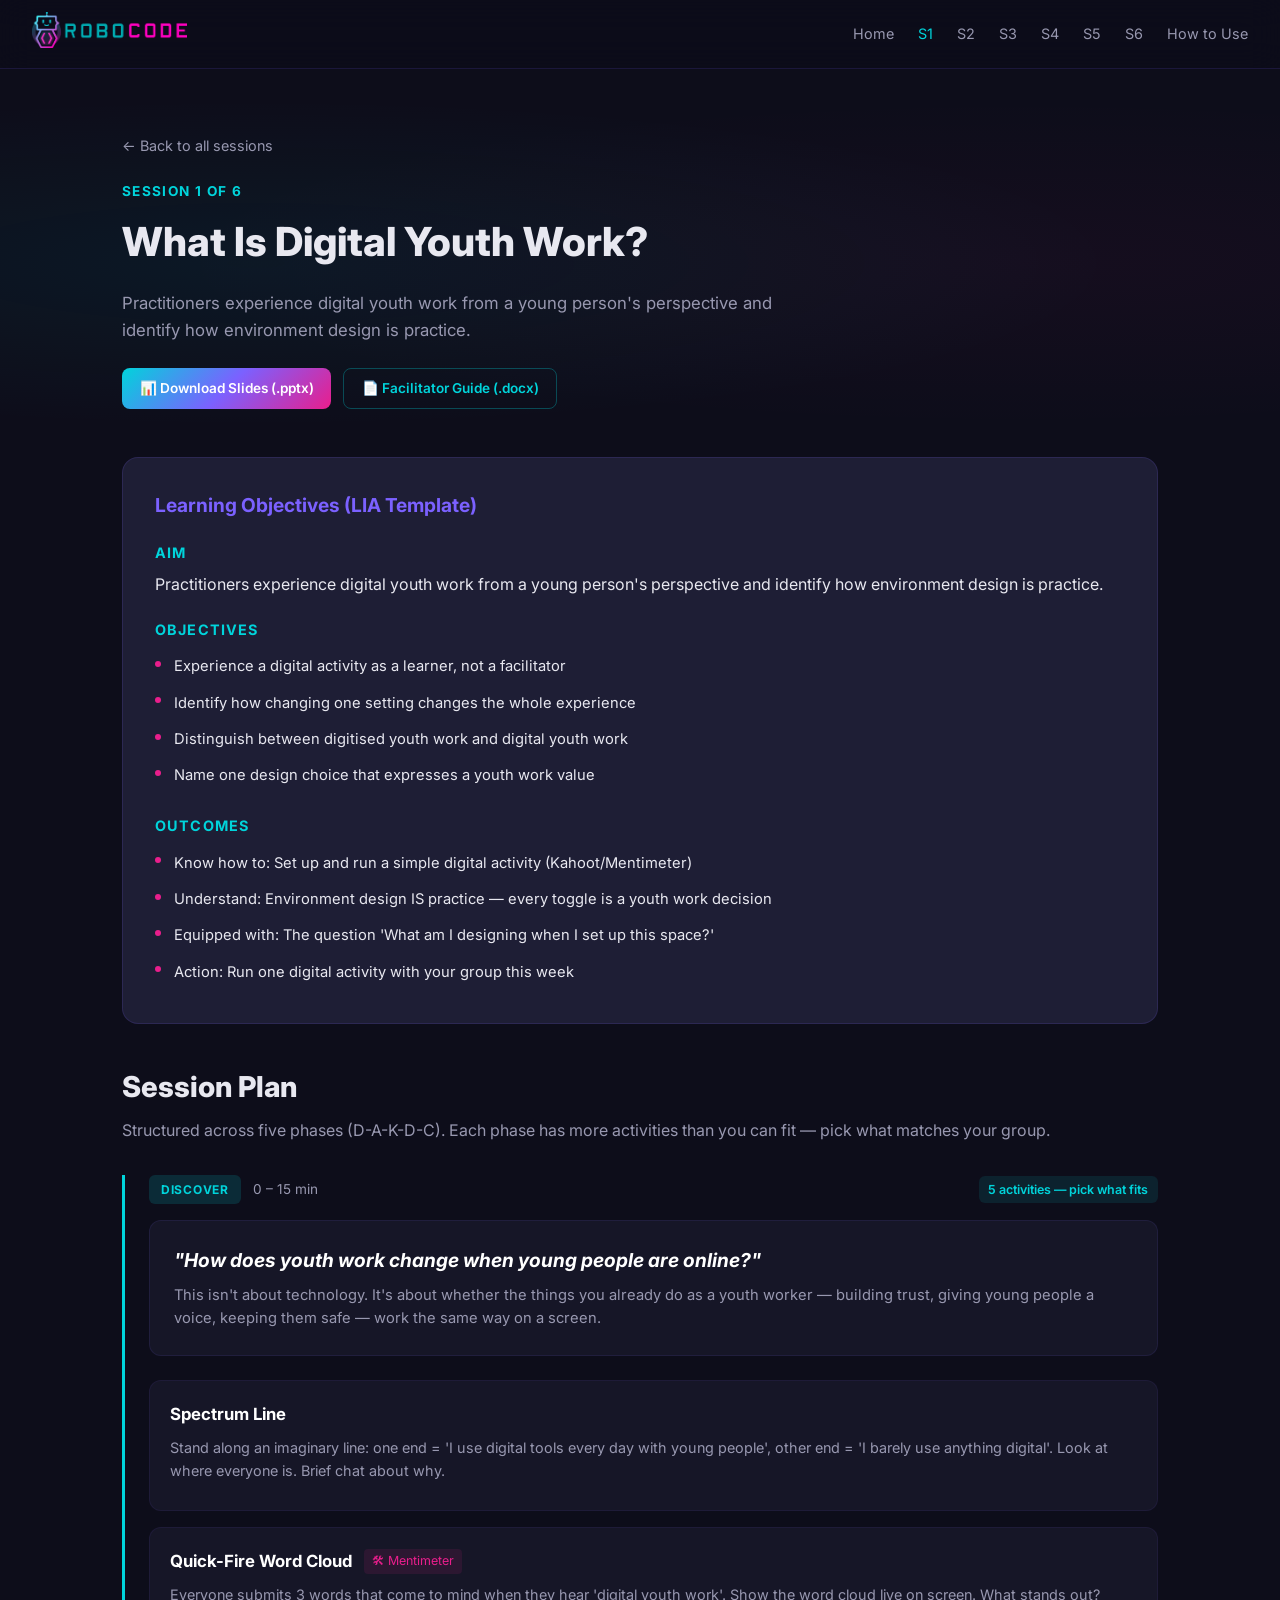
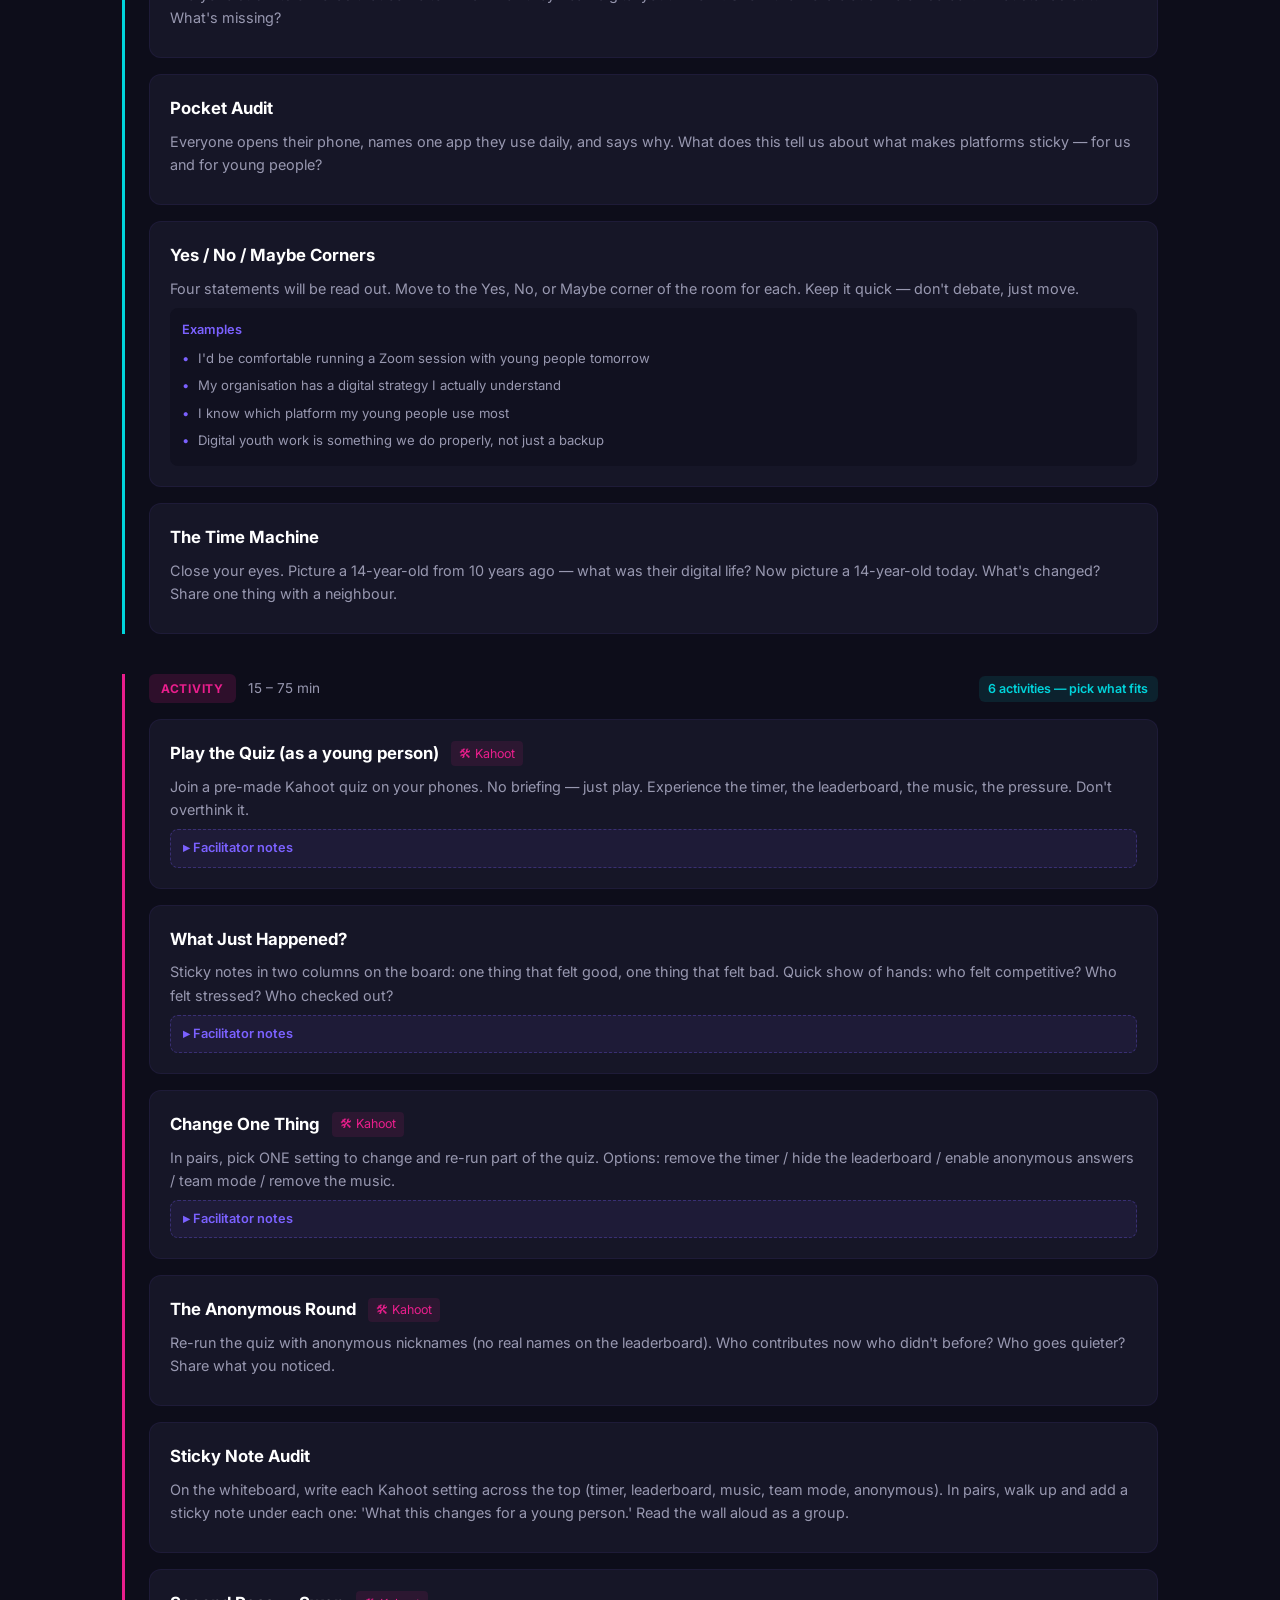
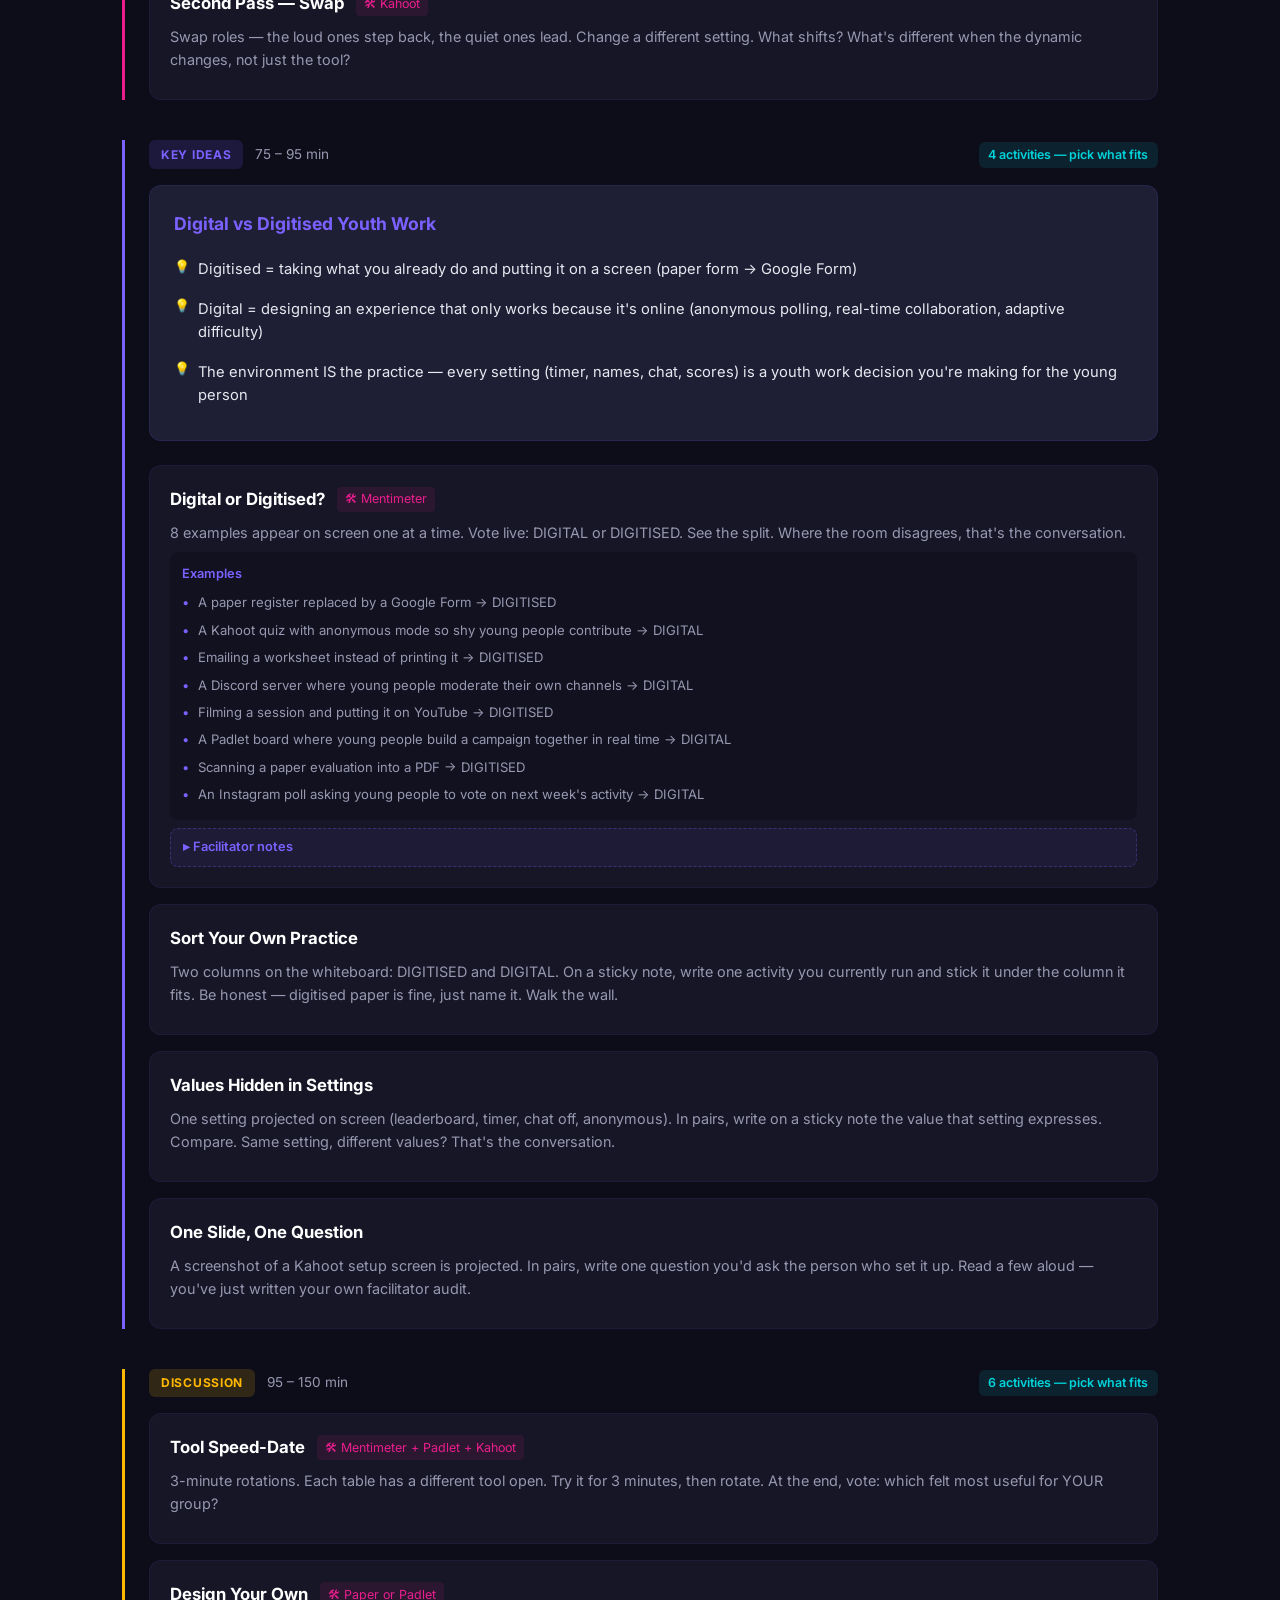
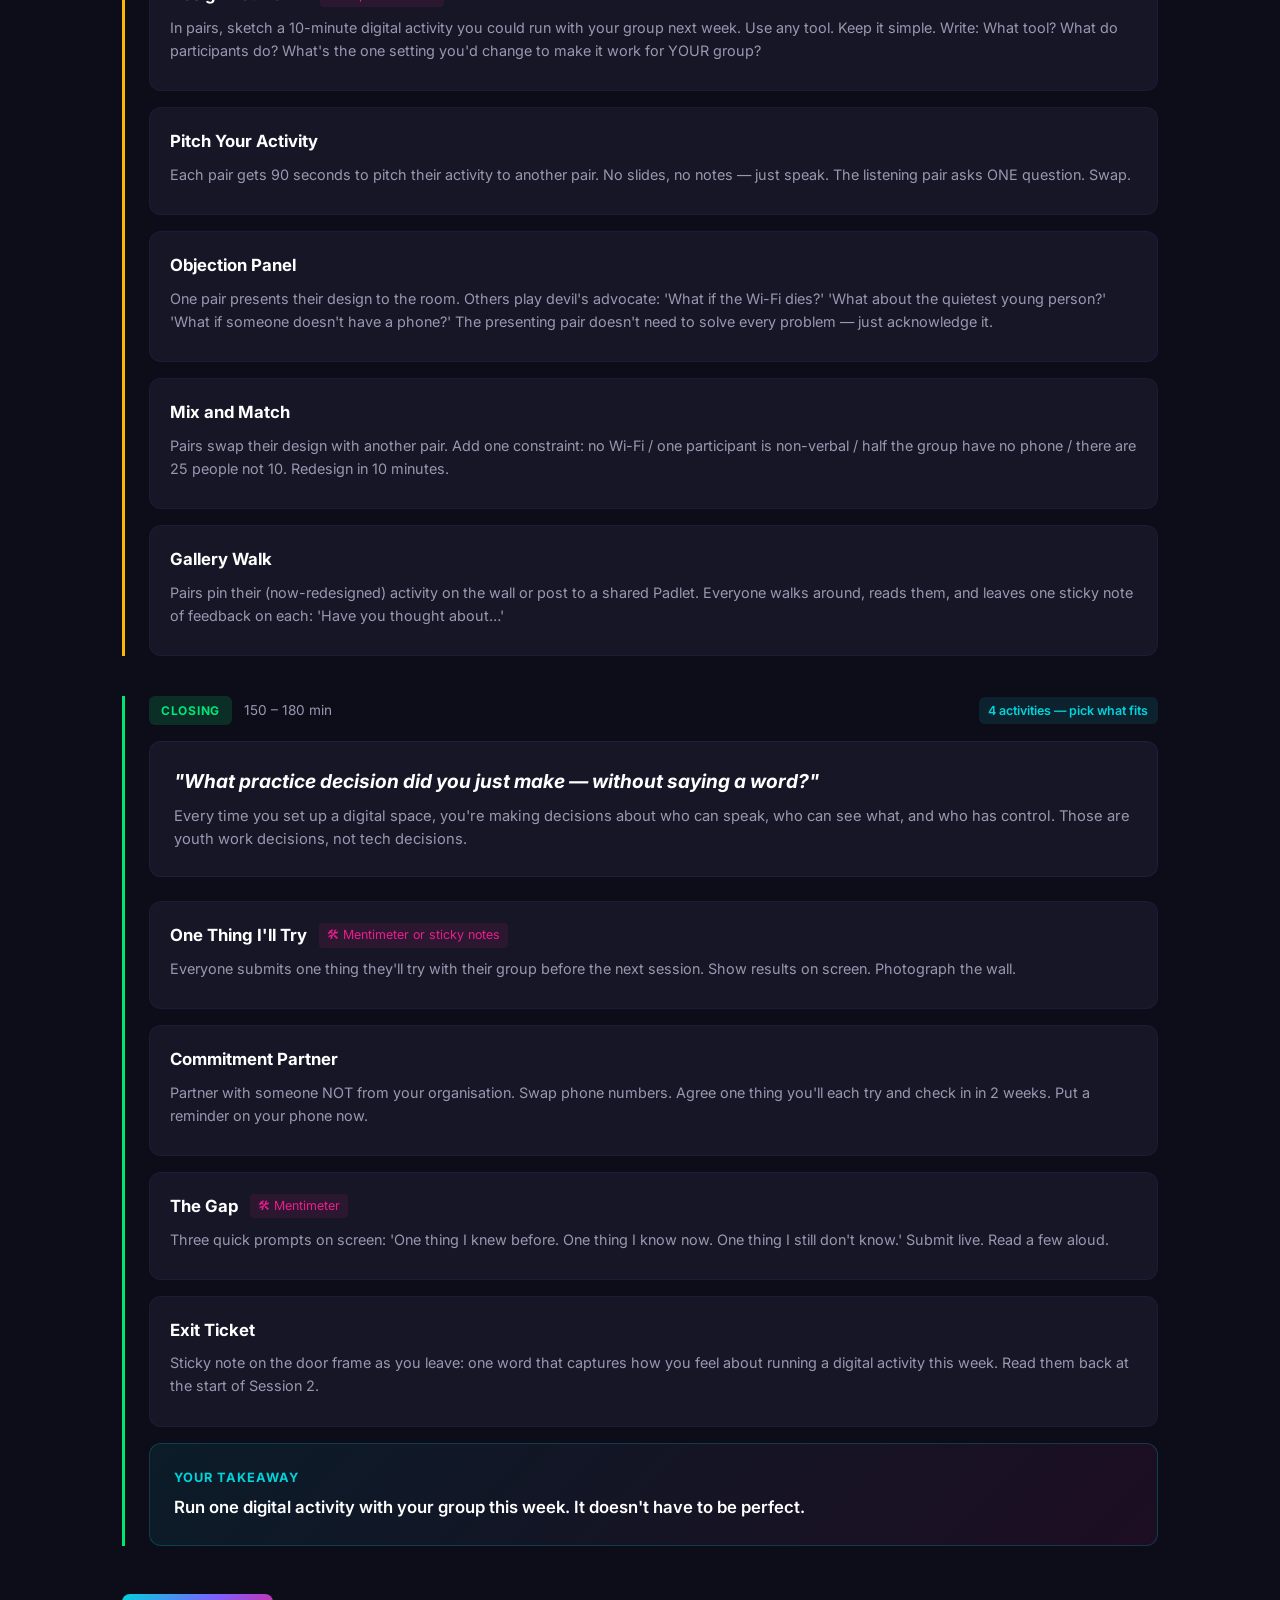
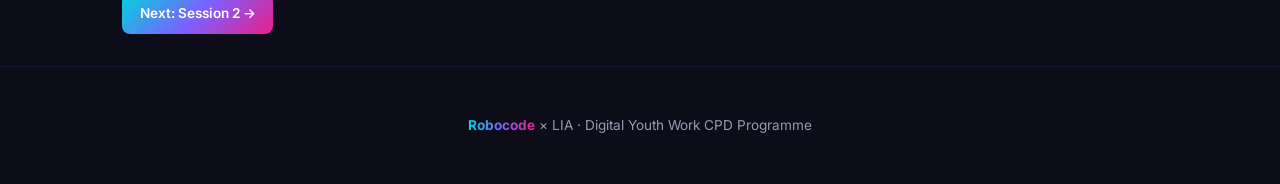
==== commit 2ef5f7c4: "Session 1: remove handout-dependent activities, strip facilitator notes from slides Removed (require" ====
--- a/session1.html
+++ b/session1.html
@@ -32,8 +32,8 @@
     <h1>What Is Digital Youth Work?</h1>
     <p class="aim">Practitioners experience digital youth work from a young person&#x27;s perspective and identify how environment design is practice.</p>
     <div class="download-bar">
-      <a href="assets/downloads/Session 1 - What Is Digital Youth Work?.pptx" class="btn btn-primary" download>📊 Download Slides (.pptx)</a>
-      <a href="assets/downloads/Session 1 - What Is Digital Youth Work? (Facilitator Guide).docx" class="btn btn-outline" download>📄 Facilitator Guide (.docx)</a>
+      <a href="assets/downloads/Session-1-What-Is-Digital-Youth-Work.pptx" class="btn btn-primary" download>📊 Download Slides (.pptx)</a>
+      <a href="assets/downloads/Session-1-What-Is-Digital-Youth-Work-Facilitator-Guide.docx" class="btn btn-outline" download>📄 Facilitator Guide (.docx)</a>
     </div>
   </div>
 </section>
@@ -74,7 +74,7 @@
 </div>
 <div class="activity-card">
 <div class="act-header"><span class="act-name">Yes / No / Maybe Corners</span></div>
-<p class="act-desc">Facilitator reads 4 statements. Participants move to the Yes, No, or Maybe corner of the room. Keep it quick — don&#x27;t debate, just move.</p>
+<p class="act-desc">Four statements will be read out. Move to the Yes, No, or Maybe corner of the room for each. Keep it quick — don&#x27;t debate, just move.</p>
 <div class="act-examples"><p>Examples</p><ul><li>I&#x27;d be comfortable running a Zoom session with young people tomorrow</li><li>My organisation has a digital strategy I actually understand</li><li>I know which platform my young people use most</li><li>Digital youth work is something we do properly, not just a backup</li></ul></div>
 </div>
 <div class="activity-card">
@@ -87,42 +87,34 @@
 <div class="phase-header">
 <span class="phase-badge activity">ACTIVITY</span>
 <span class="phase-time">15 – 75 min</span>
-<span class="phase-count">8 activities — pick what fits</span>
+<span class="phase-count">6 activities — pick what fits</span>
 </div>
 <div class="activity-card">
 <div class="act-header"><span class="act-name">Play the Quiz (as a young person)</span><span class="act-tool">🛠 Kahoot</span></div>
 <p class="act-desc">Join a pre-made Kahoot quiz on your phones. No briefing — just play. Experience the timer, the leaderboard, the music, the pressure. Don&#x27;t overthink it.</p>
-<ul class="act-steps"><li>Facilitator runs a 10-question Kahoot (topic: general knowledge or fun)</li><li>Participants play on their phones as if they were young people</li><li>No talking — just play the game as it comes</li></ul>
-</div>
-<div class="activity-card">
-<div class="act-header"><span class="act-name">Observer Round</span></div>
-<p class="act-desc">Half the group plays a shorter quiz (5 questions) while the other half silently watches. Observers use a worksheet: Who looks stressed? Who lights up? Who disengages? Who&#x27;s first to answer? Who checks their phone between questions?</p>
+<details class="act-facil"><summary>Facilitator notes</summary><ul><li>Pre-build a 10-question Kahoot on a fun topic (general knowledge, pop culture)</li><li>Keep all default settings — timer on, music on, leaderboard visible</li><li>Don&#x27;t explain the rules — let them experience confusion if it happens</li></ul></details>
 </div>
 <div class="activity-card">
 <div class="act-header"><span class="act-name">What Just Happened?</span></div>
-<p class="act-desc">Debrief the experience before changing anything.</p>
-<ul class="act-steps"><li>Show of hands: Who felt competitive? Who felt stressed? Who stopped caring?</li><li>On sticky notes: one thing that felt good, one thing that felt bad</li><li>Stick them on the board in two columns. Read a few out.</li><li>Observers share what they saw — not what players said, what they saw</li></ul>
+<p class="act-desc">Sticky notes in two columns on the board: one thing that felt good, one thing that felt bad. Quick show of hands: who felt competitive? Who felt stressed? Who checked out?</p>
+<details class="act-facil"><summary>Facilitator notes</summary><ul><li>Don&#x27;t jump to analysis — let the room name the feelings first</li><li>If someone says &#x27;I loved the pressure&#x27;, ask: would every young person love it?</li></ul></details>
 </div>
 <div class="activity-card">
 <div class="act-header"><span class="act-name">Change One Thing</span><span class="act-tool">🛠 Kahoot</span></div>
-<p class="act-desc">In pairs, pick ONE setting to change and re-run part of the quiz.</p>
-<ul class="act-steps"><li>Options: remove the timer / hide the leaderboard / enable anonymous answers / team mode / remove the music</li><li>Facilitator sets up a shorter quiz with the change</li><li>Re-run. What&#x27;s different? Is it better or worse? For who?</li></ul>
+<p class="act-desc">In pairs, pick ONE setting to change and re-run part of the quiz. Options: remove the timer / hide the leaderboard / enable anonymous answers / team mode / remove the music.</p>
+<details class="act-facil"><summary>Facilitator notes</summary><ul><li>Build a shorter 5-question quiz each pair can trigger with the chosen change</li><li>Rotate pairs through the modified version quickly — 2–3 minutes each</li></ul></details>
 </div>
 <div class="activity-card">
 <div class="act-header"><span class="act-name">The Anonymous Round</span><span class="act-tool">🛠 Kahoot</span></div>
-<p class="act-desc">Re-run with anonymous nicknames (no real names on the leaderboard). Does anything shift? Who contributes now who didn&#x27;t before? Who goes quieter? Note it down.</p>
-</div>
-<div class="activity-card">
-<div class="act-header"><span class="act-name">Settings Gallery</span></div>
-<p class="act-desc">Pin a card on the wall for each Kahoot setting (timer, leaderboard, music, team mode, anonymous, chat, skip-allowed). In pairs, walk round and add a sticky note to each: &#x27;What this changes for the young person.&#x27; Read the wall as a group.</p>
-</div>
-<div class="activity-card">
-<div class="act-header"><span class="act-name">Design Decision Cards</span></div>
-<p class="act-desc">Each pair fills in a card: &#x27;We changed ___ because ___. The effect was ___. For a young person who ___ this would mean ___.&#x27; Share back to the group.</p>
+<p class="act-desc">Re-run the quiz with anonymous nicknames (no real names on the leaderboard). Who contributes now who didn&#x27;t before? Who goes quieter? Share what you noticed.</p>
+</div>
+<div class="activity-card">
+<div class="act-header"><span class="act-name">Sticky Note Audit</span></div>
+<p class="act-desc">On the whiteboard, write each Kahoot setting across the top (timer, leaderboard, music, team mode, anonymous). In pairs, walk up and add a sticky note under each one: &#x27;What this changes for a young person.&#x27; Read the wall aloud as a group.</p>
 </div>
 <div class="activity-card">
 <div class="act-header"><span class="act-name">Second Pass — Swap</span><span class="act-tool">🛠 Kahoot</span></div>
-<p class="act-desc">Observers now play; players now observe. Different setting changed. Observers: what do you notice now that you missed when you were playing? Players: what&#x27;s different knowing someone is watching?</p>
+<p class="act-desc">Swap roles — the loud ones step back, the quiet ones lead. Change a different setting. What shifts? What&#x27;s different when the dynamic changes, not just the tool?</p>
 </div>
 </div>
 
@@ -137,21 +129,22 @@
 <ul><li>Digitised = taking what you already do and putting it on a screen (paper form → Google Form)</li><li>Digital = designing an experience that only works because it&#x27;s online (anonymous polling, real-time collaboration, adaptive difficulty)</li><li>The environment IS the practice — every setting (timer, names, chat, scores) is a youth work decision you&#x27;re making for the young person</li></ul>
 </div>
 <div class="activity-card">
-<div class="act-header"><span class="act-name">Sort the Examples</span></div>
-<p class="act-desc">Facilitator reads out 8 examples. Participants hold up a card: &#x27;DIGITISED&#x27; or &#x27;DIGITAL&#x27;. Discuss any disagreements.</p>
+<div class="act-header"><span class="act-name">Digital or Digitised?</span><span class="act-tool">🛠 Mentimeter</span></div>
+<p class="act-desc">8 examples appear on screen one at a time. Vote live: DIGITAL or DIGITISED. See the split. Where the room disagrees, that&#x27;s the conversation.</p>
 <div class="act-examples"><p>Examples</p><ul><li>A paper register replaced by a Google Form → DIGITISED</li><li>A Kahoot quiz with anonymous mode so shy young people contribute → DIGITAL</li><li>Emailing a worksheet instead of printing it → DIGITISED</li><li>A Discord server where young people moderate their own channels → DIGITAL</li><li>Filming a session and putting it on YouTube → DIGITISED</li><li>A Padlet board where young people build a campaign together in real time → DIGITAL</li><li>Scanning a paper evaluation into a PDF → DIGITISED</li><li>An Instagram poll asking young people to vote on next week&#x27;s activity → DIGITAL</li></ul></div>
+<details class="act-facil"><summary>Facilitator notes</summary><ul><li>Set up a Mentimeter multiple-choice poll per example</li><li>Reveal the &#x27;answer&#x27; only after the vote — don&#x27;t lead the room</li></ul></details>
 </div>
 <div class="activity-card">
 <div class="act-header"><span class="act-name">Sort Your Own Practice</span></div>
-<p class="act-desc">Two boards on the wall: DIGITISED and DIGITAL. Everyone takes one activity they currently run and sticks it on whichever board it fits. Be honest — if it&#x27;s digitised paper, that&#x27;s fine, just name it. Walk the wall.</p>
+<p class="act-desc">Two columns on the whiteboard: DIGITISED and DIGITAL. On a sticky note, write one activity you currently run and stick it under the column it fits. Be honest — digitised paper is fine, just name it. Walk the wall.</p>
 </div>
 <div class="activity-card">
 <div class="act-header"><span class="act-name">Values Hidden in Settings</span></div>
-<p class="act-desc">Facilitator shows a setting (leaderboard, timer, chat disabled, anonymous mode). In pairs, write down what value that setting expresses. Compare answers across the room. Same setting, different values? That&#x27;s the conversation.</p>
+<p class="act-desc">One setting projected on screen (leaderboard, timer, chat off, anonymous). In pairs, write on a sticky note the value that setting expresses. Compare. Same setting, different values? That&#x27;s the conversation.</p>
 </div>
 <div class="activity-card">
 <div class="act-header"><span class="act-name">One Slide, One Question</span></div>
-<p class="act-desc">Facilitator projects a screenshot of a Kahoot setup screen. Each pair writes one question they&#x27;d ask the person who set it up about why they made each choice. Read a few aloud — you&#x27;ve just written your own facilitator audit.</p>
+<p class="act-desc">A screenshot of a Kahoot setup screen is projected. In pairs, write one question you&#x27;d ask the person who set it up. Read a few aloud — you&#x27;ve just written your own facilitator audit.</p>
 </div>
 </div>
 
@@ -203,11 +196,11 @@
 </div>
 <div class="activity-card">
 <div class="act-header"><span class="act-name">Commitment Partner</span></div>
-<p class="act-desc">Partner with someone NOT from your organisation. Swap contact details. Agree one thing you&#x27;ll each try and check in in 2 weeks. Write it on a card and keep it.</p>
-</div>
-<div class="activity-card">
-<div class="act-header"><span class="act-name">The Gap</span></div>
-<p class="act-desc">On a paper: &#x27;One thing I knew before this session. One thing I know now. One thing I still don&#x27;t know.&#x27; Fold it. Hand it to the facilitator on the way out.</p>
+<p class="act-desc">Partner with someone NOT from your organisation. Swap phone numbers. Agree one thing you&#x27;ll each try and check in in 2 weeks. Put a reminder on your phone now.</p>
+</div>
+<div class="activity-card">
+<div class="act-header"><span class="act-name">The Gap</span><span class="act-tool">🛠 Mentimeter</span></div>
+<p class="act-desc">Three quick prompts on screen: &#x27;One thing I knew before. One thing I know now. One thing I still don&#x27;t know.&#x27; Submit live. Read a few aloud.</p>
 </div>
 <div class="activity-card">
 <div class="act-header"><span class="act-name">Exit Ticket</span></div>
--- a/style.css
+++ b/style.css
@@ -298,6 +298,30 @@
   content: '•'; position: absolute; left: 0; color: var(--purple);
 }
 
+/* Facilitator notes (collapsed by default) */
+.act-facil {
+  margin-top: 0.5rem;
+  padding: 0.5rem 0.75rem;
+  background: rgba(123, 97, 255, 0.08);
+  border: 1px dashed rgba(123, 97, 255, 0.3);
+  border-radius: 8px;
+}
+.act-facil summary {
+  cursor: pointer; font-size: 0.8rem; font-weight: 600;
+  color: var(--purple); outline: none;
+  list-style: none;
+}
+.act-facil summary::before { content: '▸ '; }
+.act-facil[open] summary::before { content: '▾ '; }
+.act-facil ul { margin-top: 0.5rem; padding: 0; list-style: none; }
+.act-facil li {
+  padding: 0.2rem 0 0.2rem 1rem; position: relative;
+  font-size: 0.82rem; color: var(--muted);
+}
+.act-facil li::before {
+  content: '→'; position: absolute; left: 0; color: var(--purple);
+}
+
 /* ── Takeaway ── */
 .takeaway-box {
   background: linear-gradient(135deg, rgba(0, 212, 219, 0.08), rgba(233, 30, 140, 0.08));
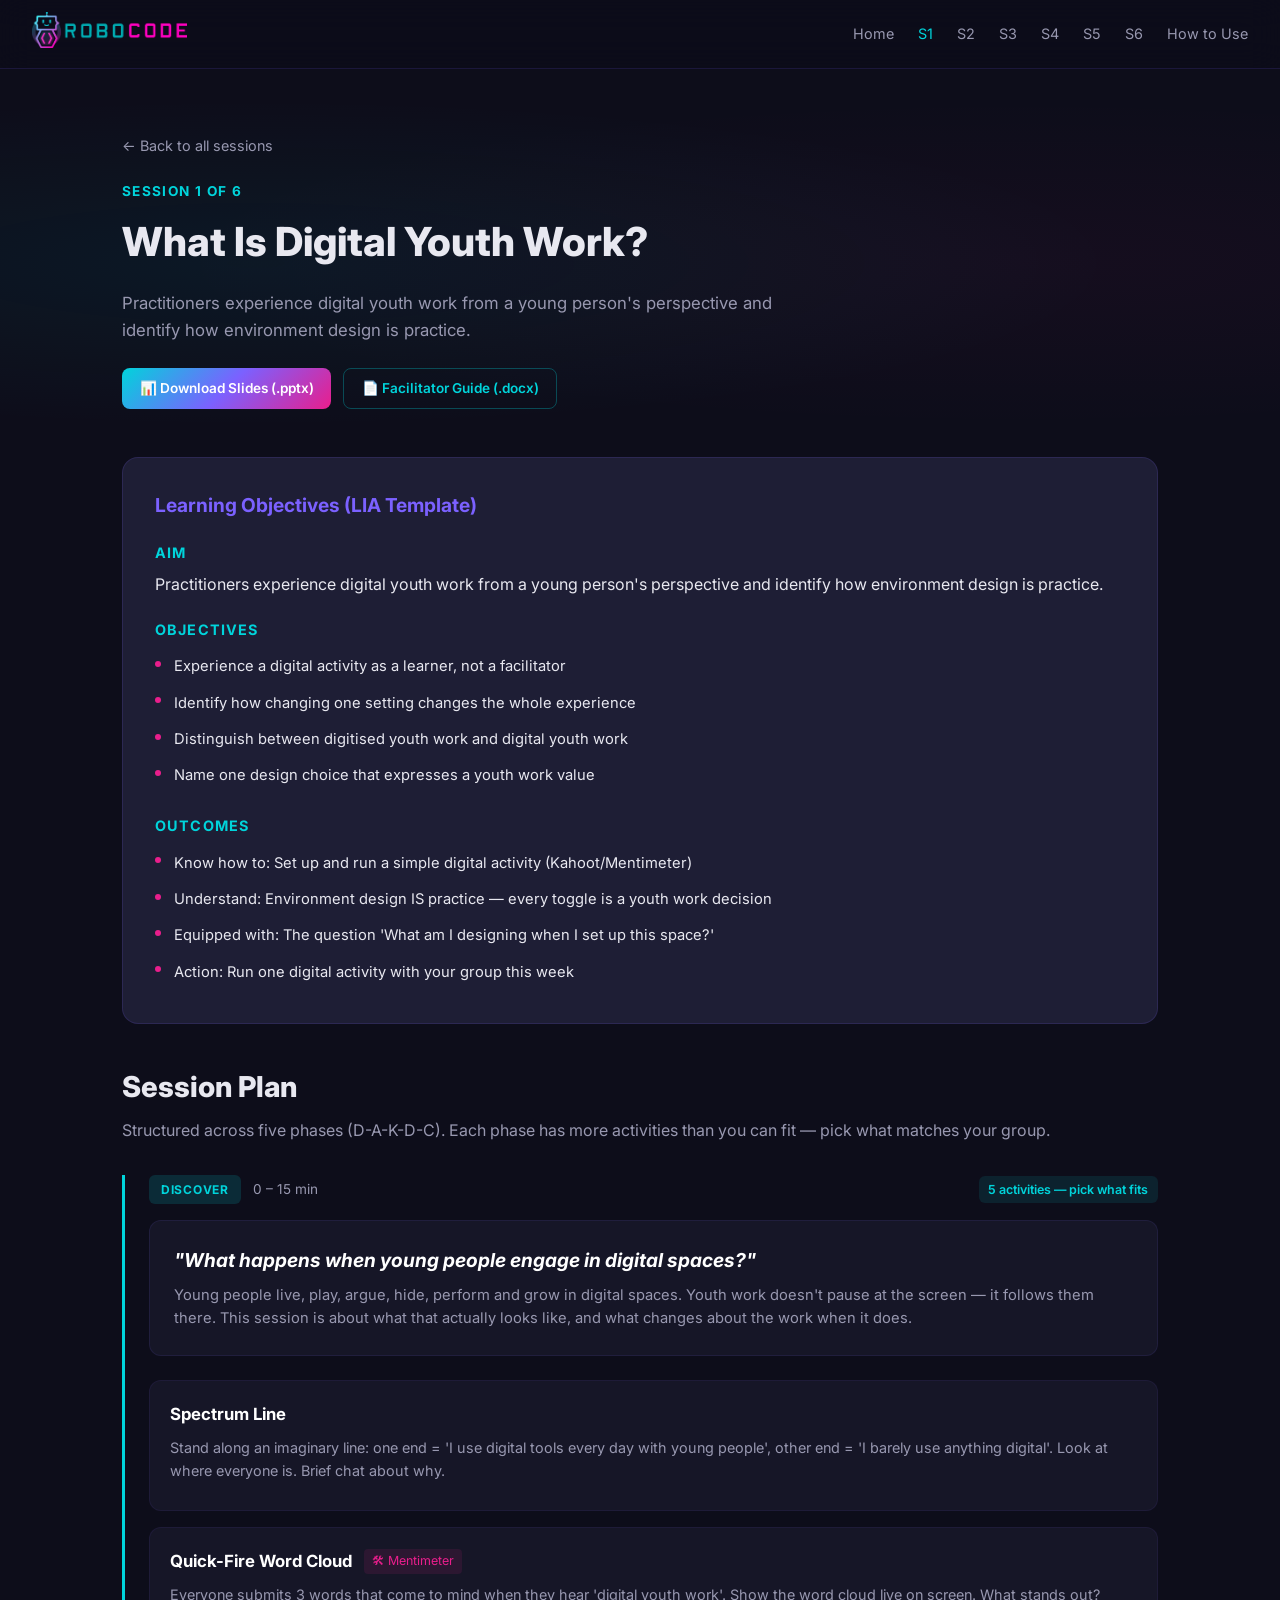
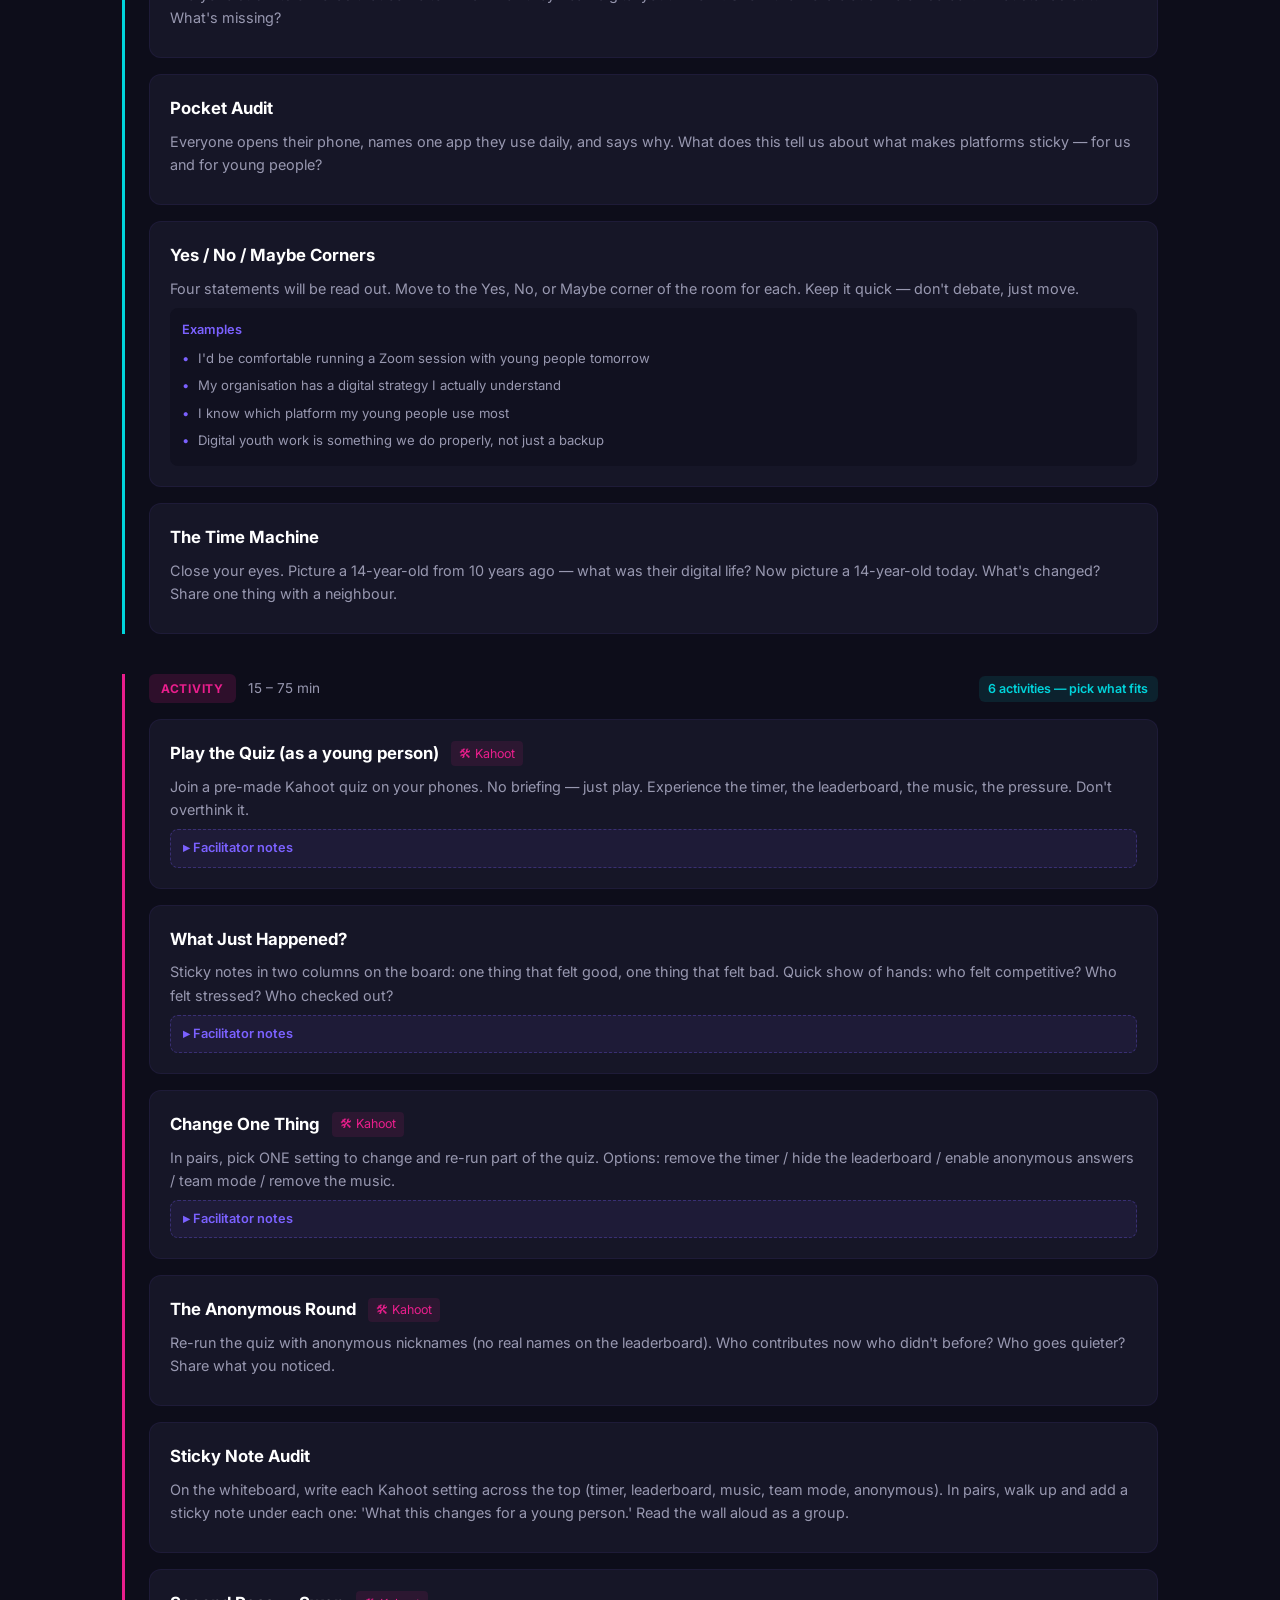
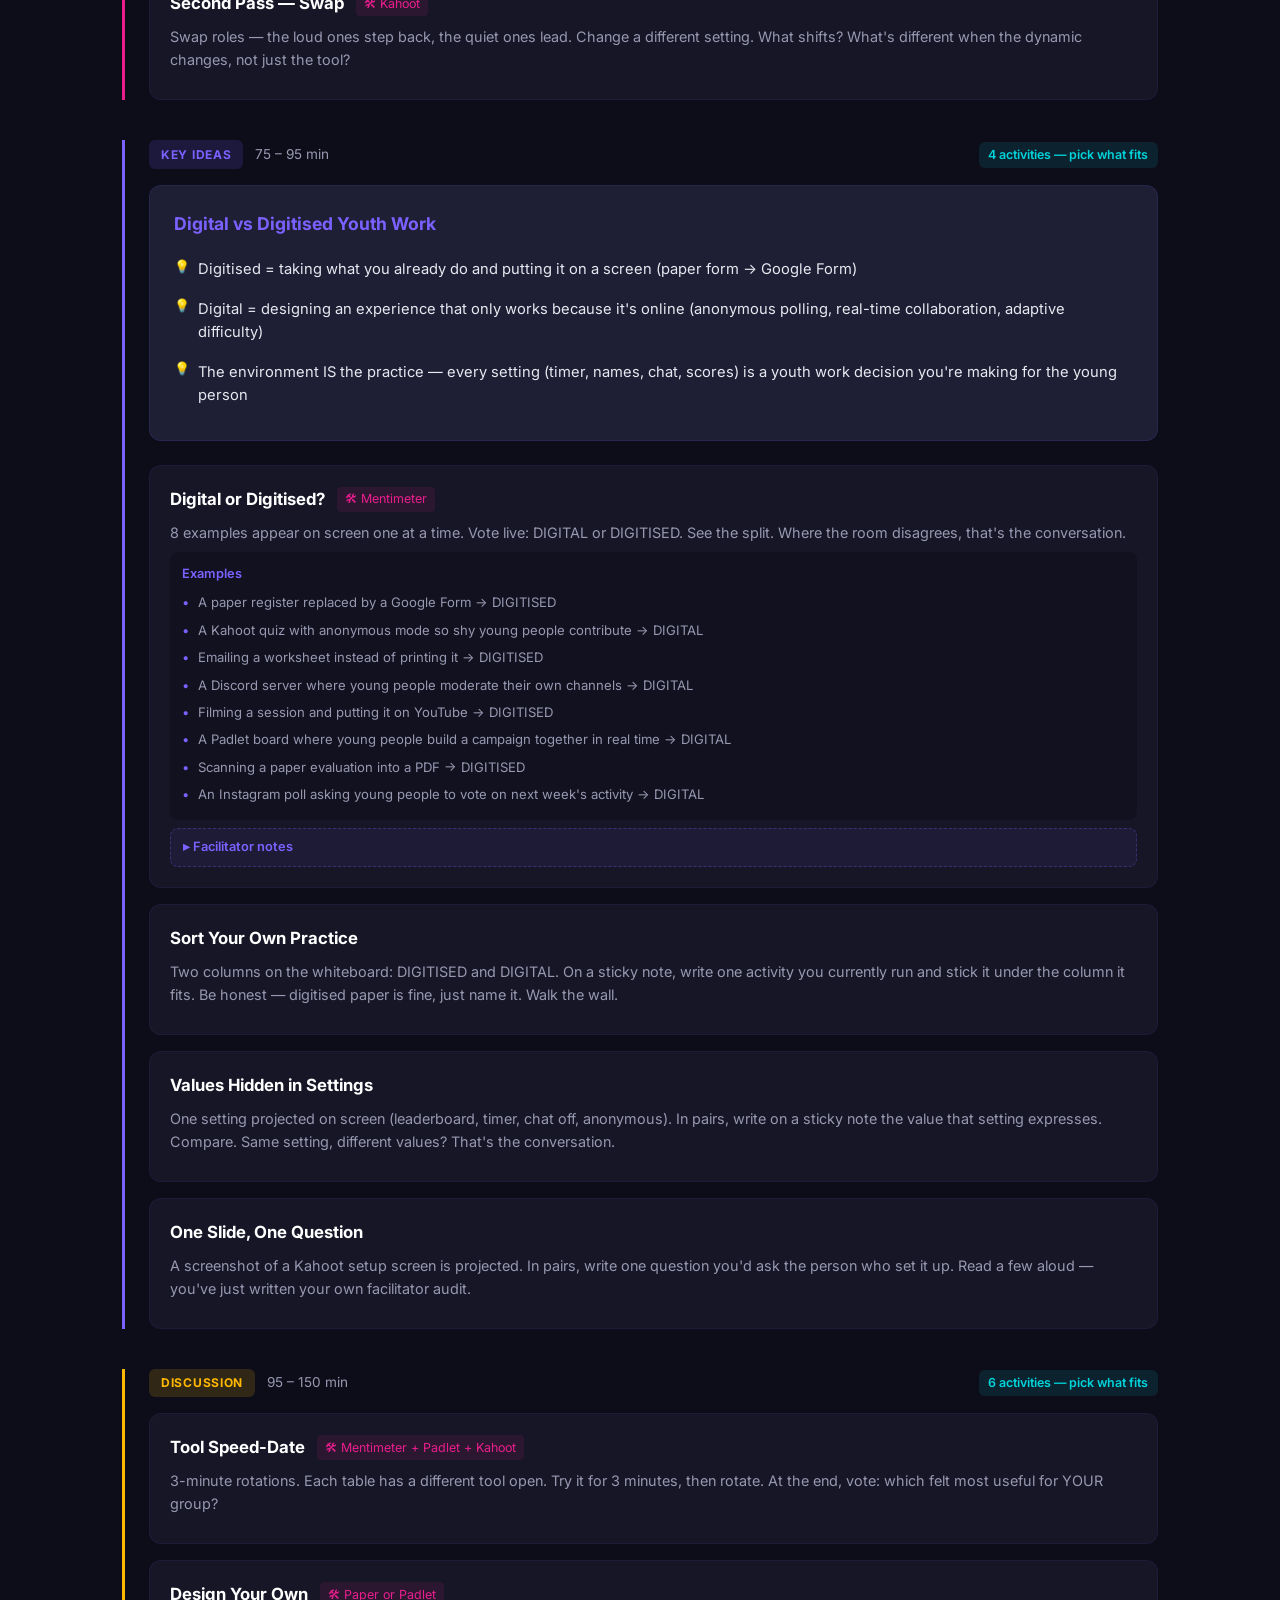
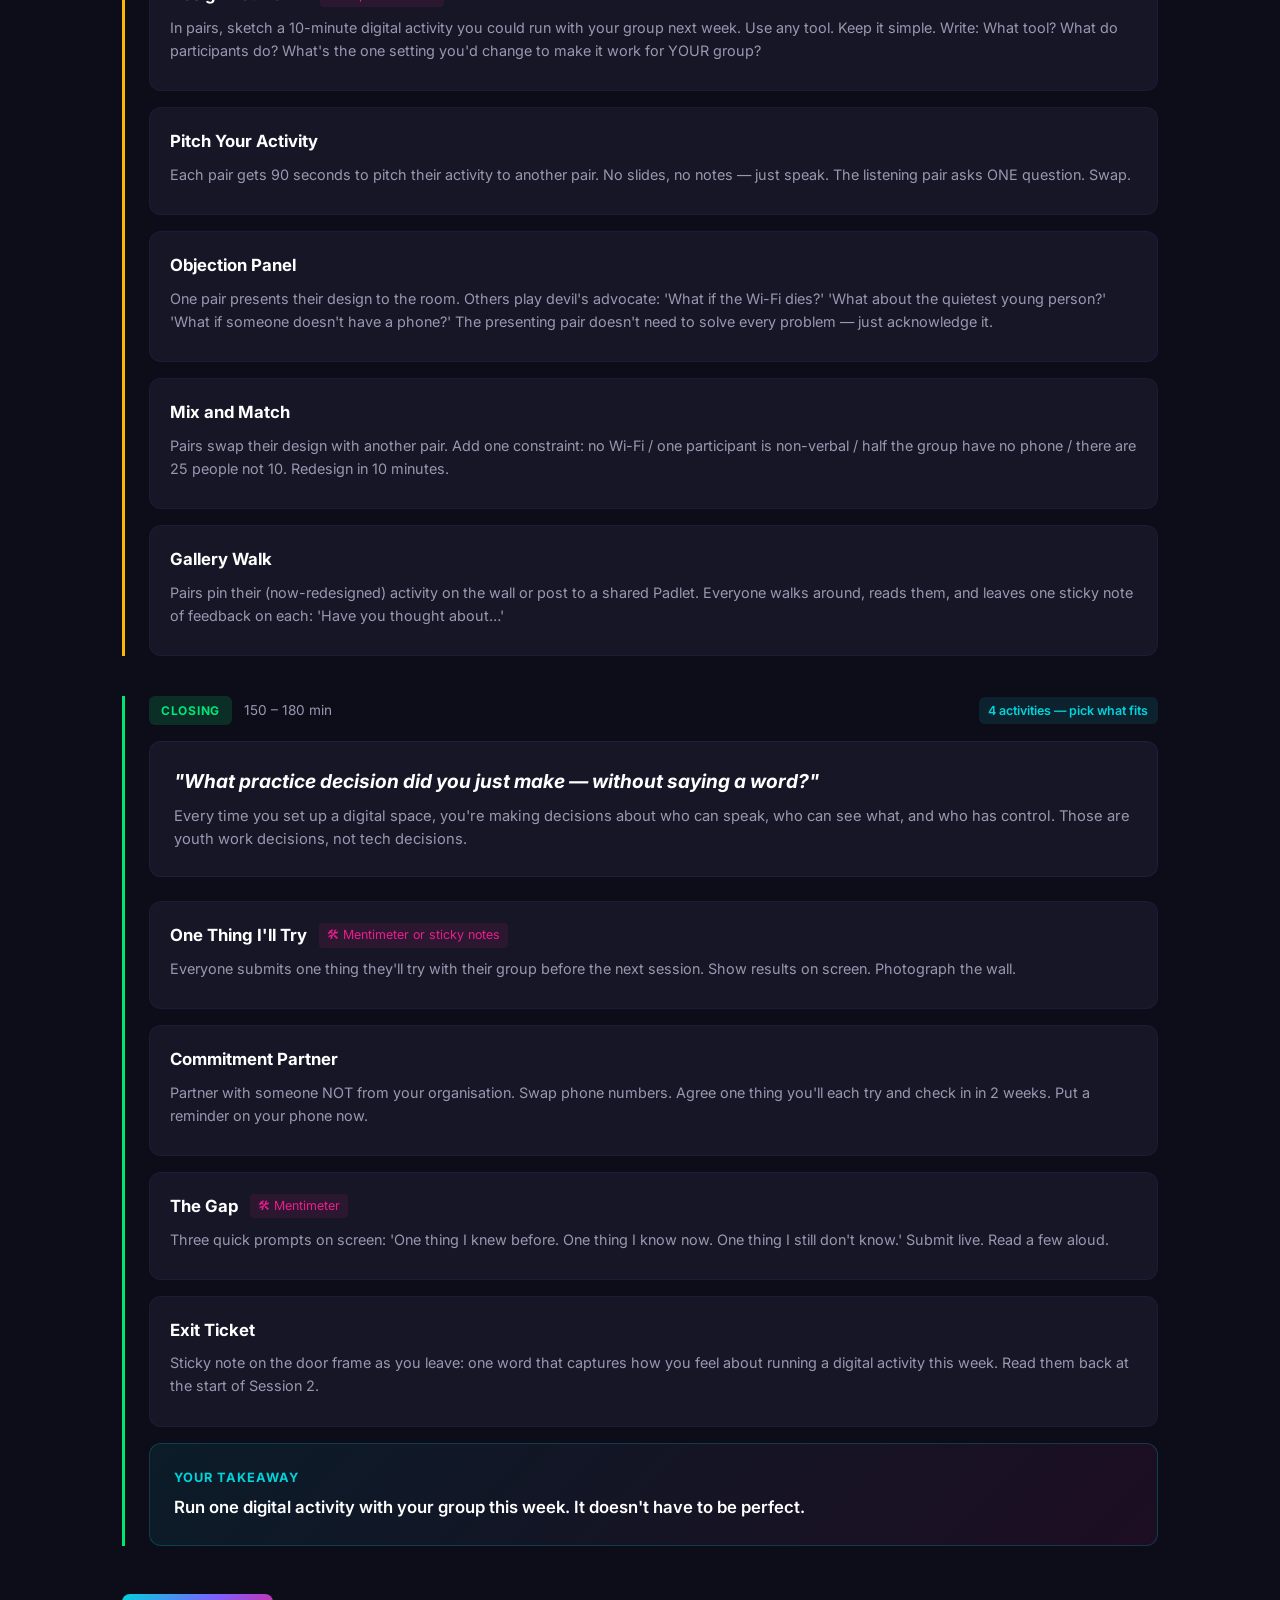
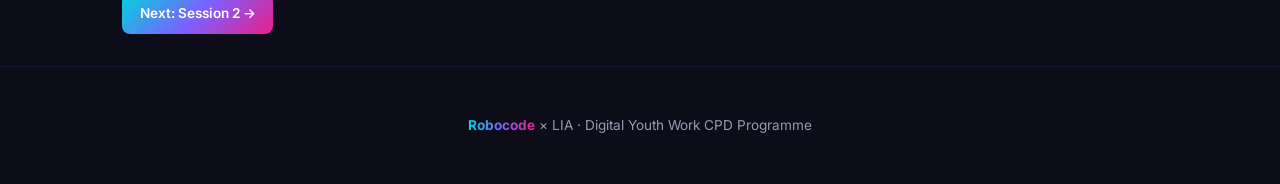
==== commit 9a507129: "Update session opening questions per curriculum update S1: 'What happens when young people engage in" ====
--- a/session1.html
+++ b/session1.html
@@ -57,8 +57,8 @@
 <span class="phase-count">5 activities — pick what fits</span>
 </div>
 <div class="question-block">
-<p class="question">"How does youth work change when young people are online?"</p>
-<p class="explanation">This isn&#x27;t about technology. It&#x27;s about whether the things you already do as a youth worker — building trust, giving young people a voice, keeping them safe — work the same way on a screen.</p>
+<p class="question">"What happens when young people engage in digital spaces?"</p>
+<p class="explanation">Young people live, play, argue, hide, perform and grow in digital spaces. Youth work doesn&#x27;t pause at the screen — it follows them there. This session is about what that actually looks like, and what changes about the work when it does.</p>
 </div>
 <div class="activity-card">
 <div class="act-header"><span class="act-name">Spectrum Line</span></div>
